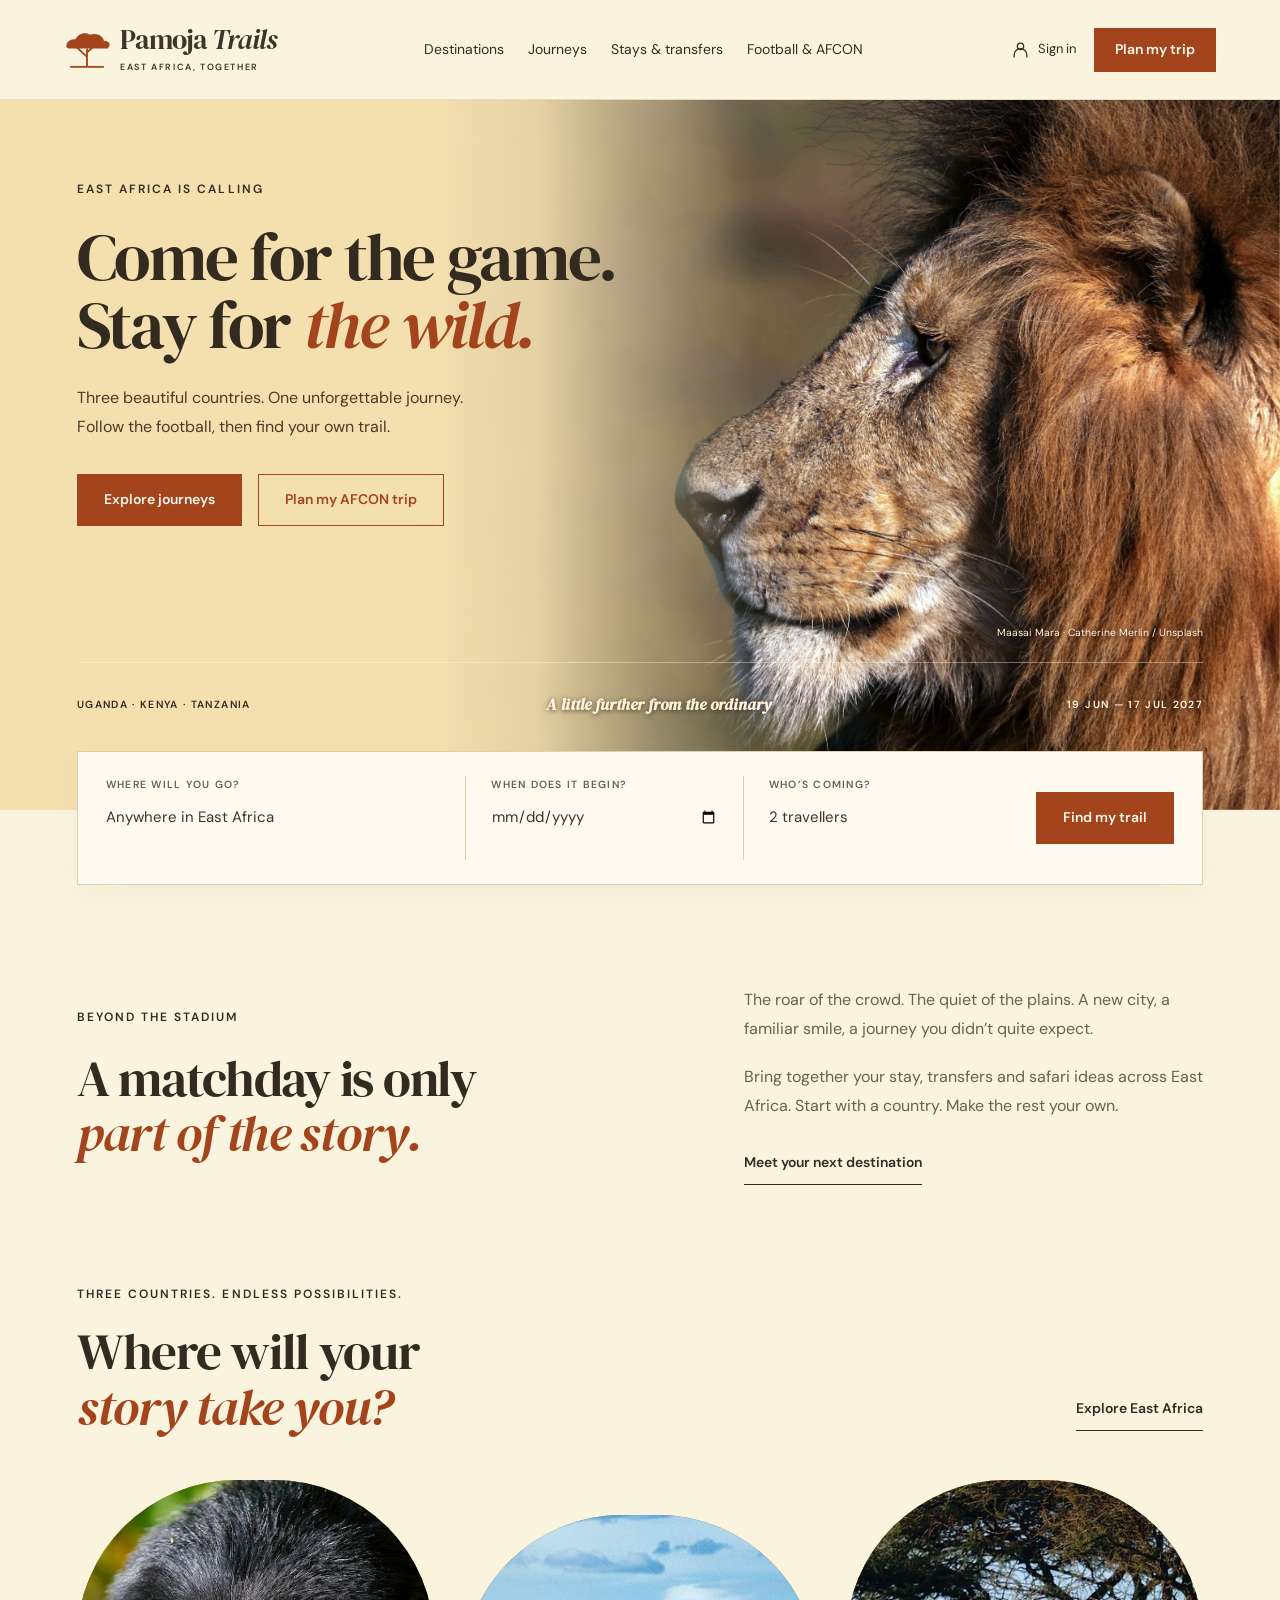
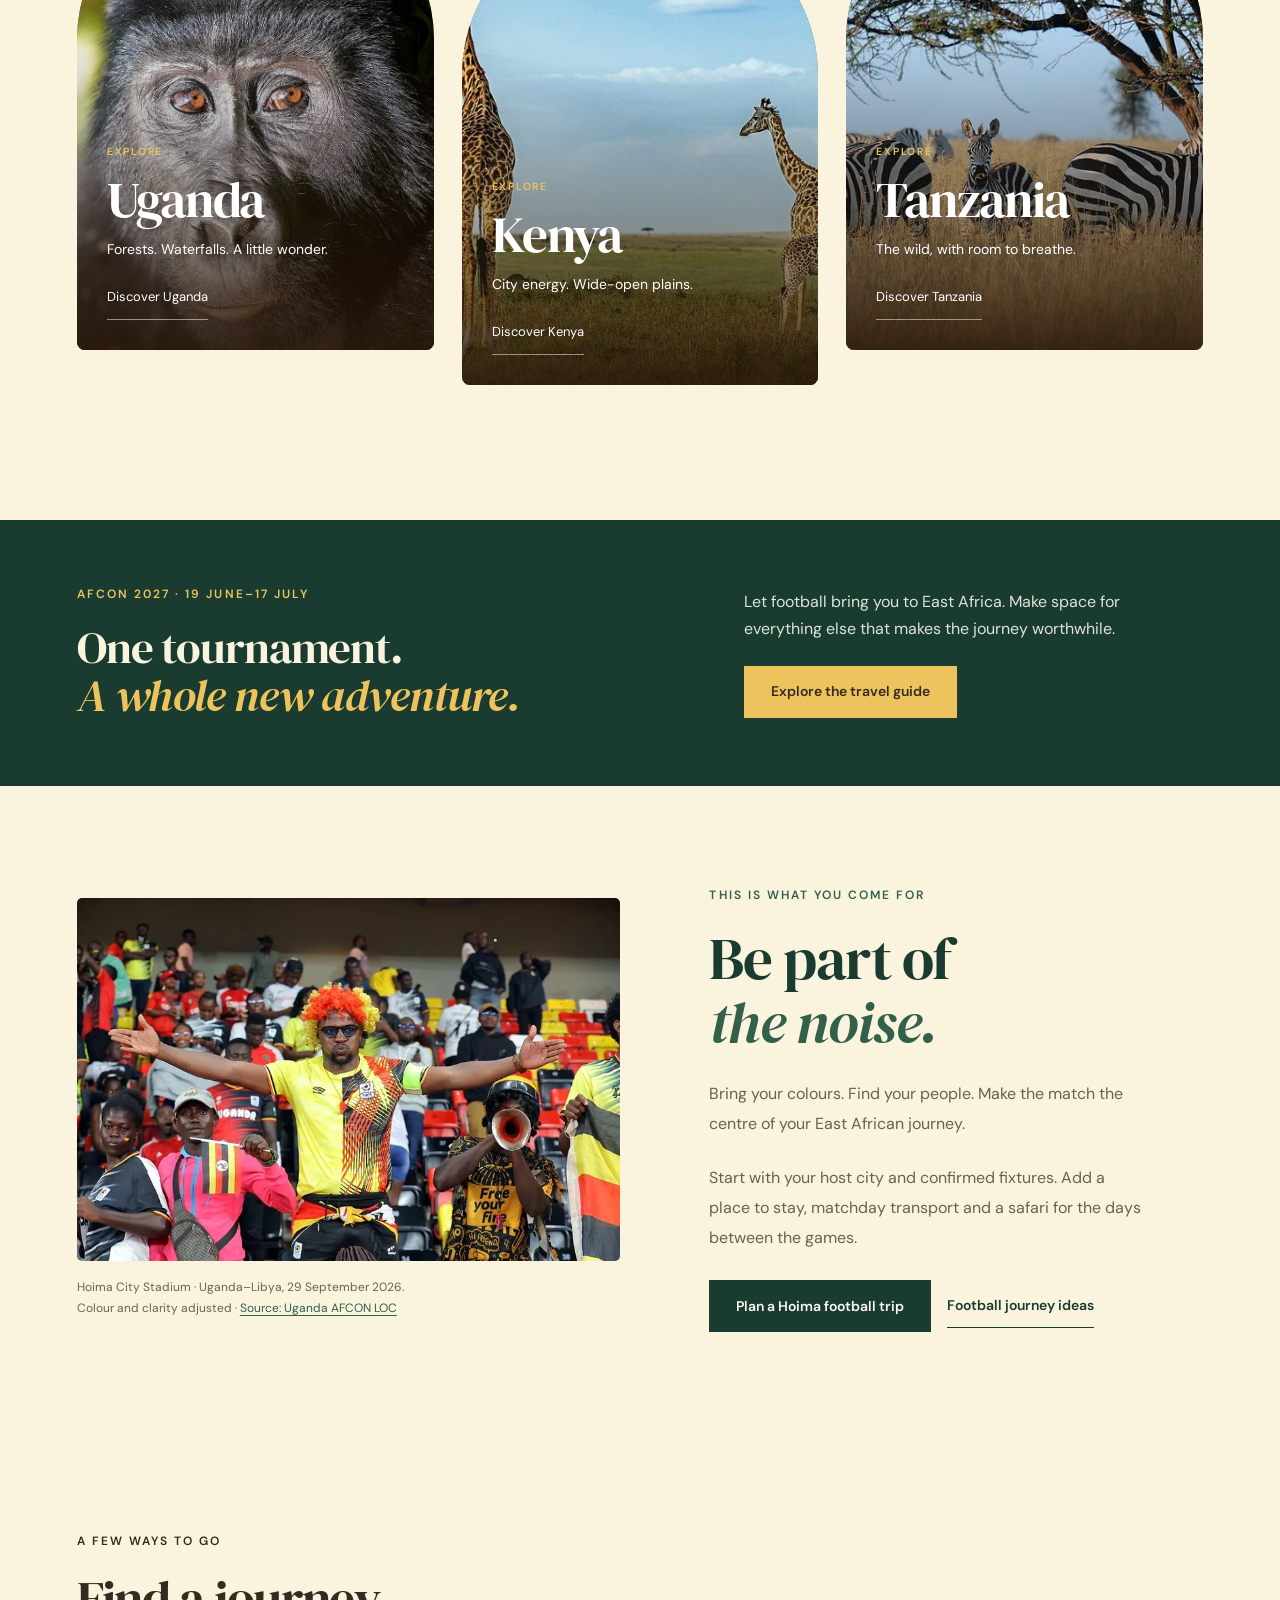
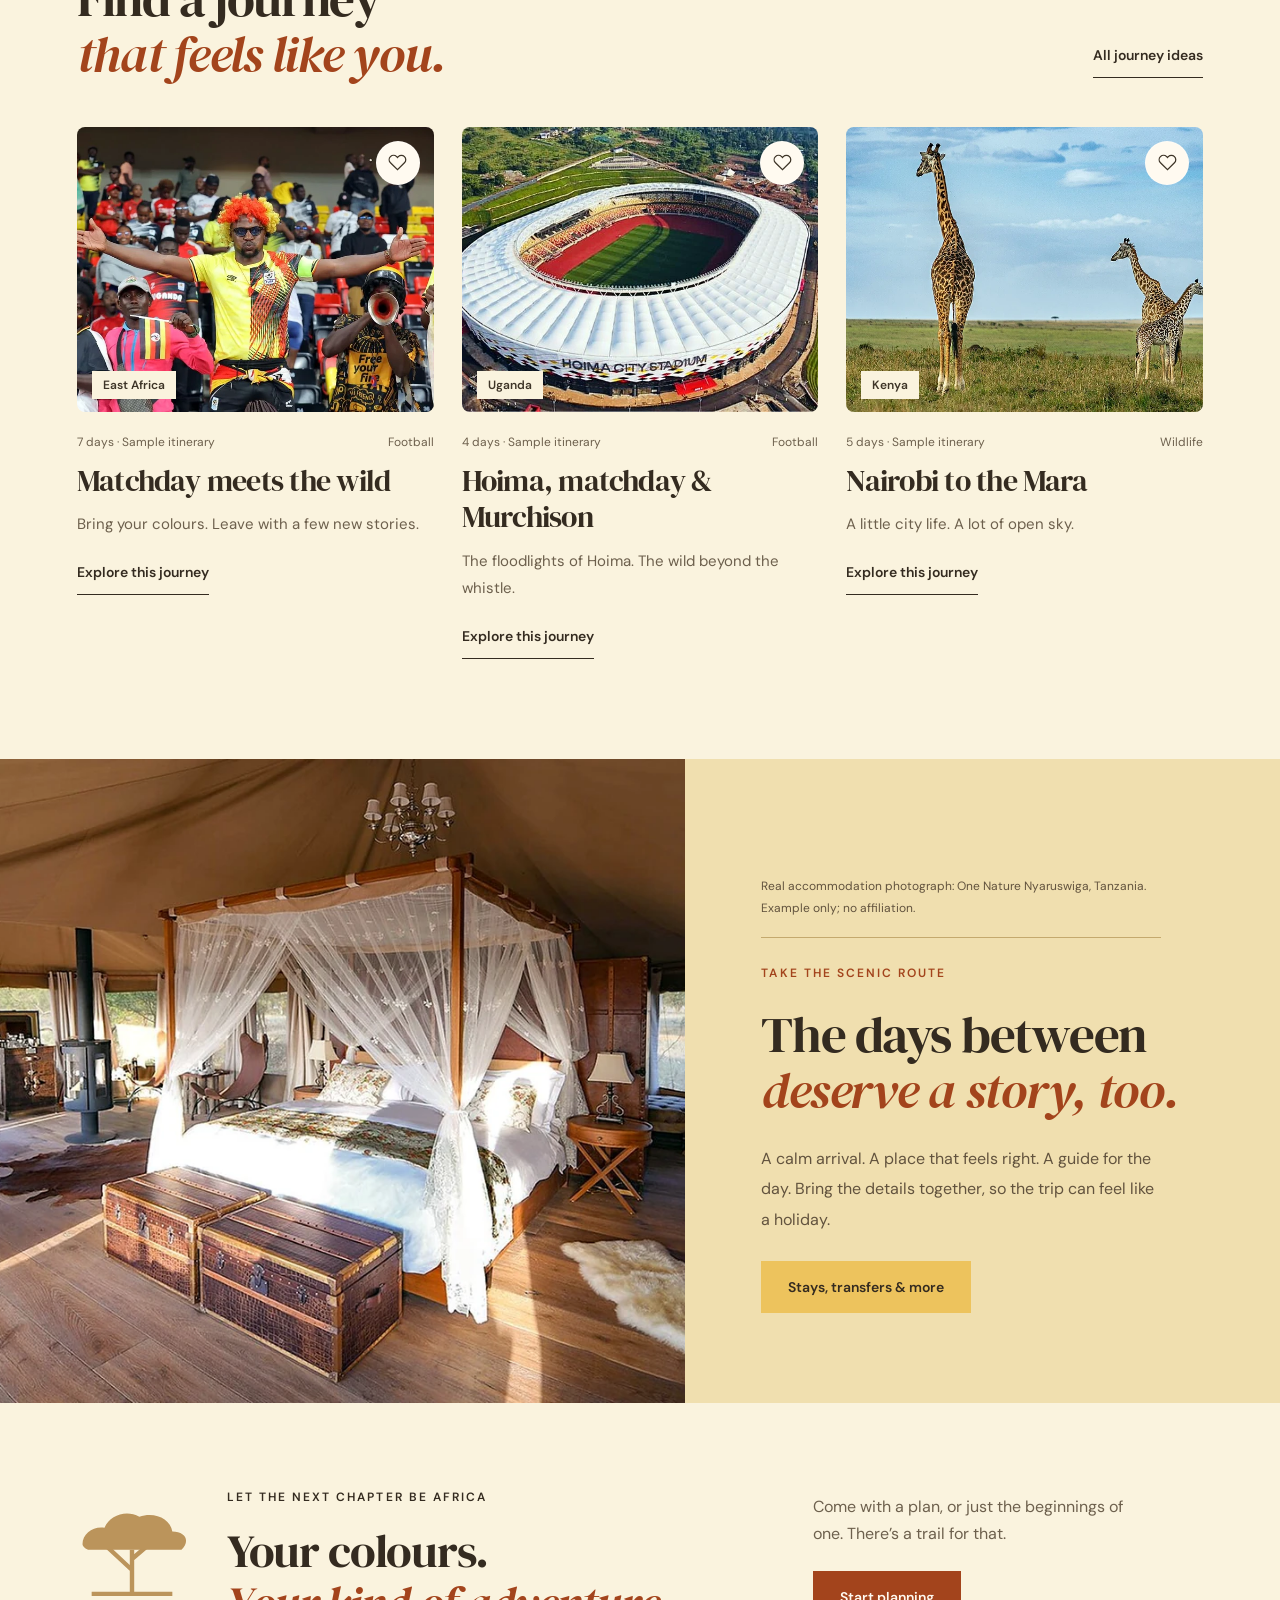
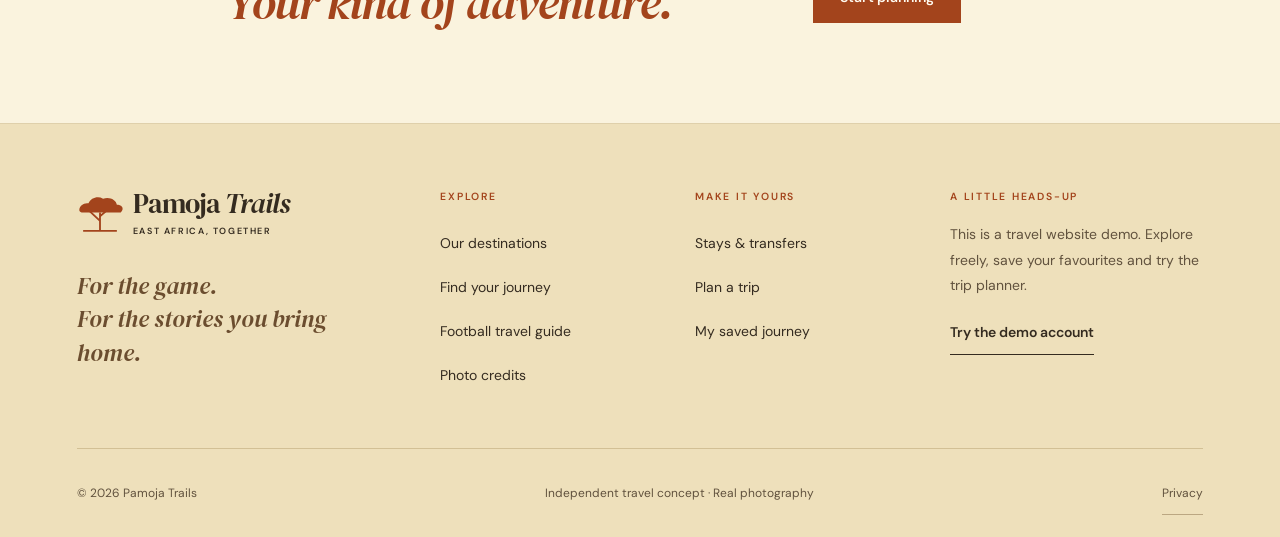
==== pamoja-trails/index.html @ 2240e6d9 "Publish Pamoja Trails safari and football travel website" ====
<!doctype html><html lang="en"><head><meta charset="utf-8"><meta name="viewport" content="width=device-width,initial-scale=1"><meta name="theme-color" content="#faf3de"><title>Beyond the stadium. Into the wild. | Pamoja Trails</title><meta name="description" content="Safari journeys, football travel, stays and transfers across Uganda, Kenya and Tanzania. Find your trail with Pamoja Trails."><meta property="og:title" content="Beyond the stadium. Into the wild. | Pamoja Trails"><meta property="og:description" content="Safari journeys, football travel, stays and transfers across Uganda, Kenya and Tanzania. Find your trail with Pamoja Trails."><meta property="og:type" content="website"><meta property="og:url" content="https://zorah11.github.io/pamoja-trails/"><meta property="og:image" content="https://zorah11.github.io/pamoja-trails/assets/mara-lion-real.webp"><link rel="canonical" href="https://zorah11.github.io/pamoja-trails/"><link rel="icon" href="assets/favicon.svg" type="image/svg+xml"><link rel="stylesheet" href="style.css"><link rel="stylesheet" href="safari-refresh.css"><link rel="preload" href="assets/mara-lion-real.webp" as="image" imagesrcset="assets/mara-lion-real-small.webp 800w, assets/mara-lion-real.webp 3000w" imagesizes="(max-width: 700px) 210vw, (max-width: 1180px) 125vw, 85vw"><script src="data.js" defer></script><script src="app.js" defer></script></head><body class="home"><a class="skip" href="#main">Skip to content</a><header class="site-header over-hero"><div class="header-inner"><a class="brand" href="index.html" aria-label="Pamoja Trails home"><svg viewBox="0 0 60 54" fill="none" aria-hidden="true"><path d="M30 49V25m0 11L15 22m15 8 14-12M8 49h44" stroke="currentColor" stroke-width="2.4"/><path d="M3 22c0-6 6-10 12-9 3-7 12-10 19-6 8-3 17 1 18 8 7 0 10 5 5 10H6c-2-1-3-2-3-3Z" fill="currentColor"/></svg><span>Pamoja <i>Trails</i><small>EAST AFRICA, TOGETHER</small></span></a><button class="menu-button" aria-label="Open navigation" aria-expanded="false" aria-controls="main-nav" type="button"><span></span><span></span></button><nav id="main-nav" aria-label="Main navigation"><a href="destinations.html">Destinations</a><a href="journeys.html">Journeys</a><a href="services.html">Stays & transfers</a><a class="nav-football" href="afcon.html">Football & AFCON</a><a class="mobile-plan" href="plan.html">Plan my trip</a><a class="mobile-account" href="account.html">My journey</a></nav><div class="header-actions"><a class="account-link" href="login.html" aria-label="Demo sign in" data-account-link><svg viewBox="0 0 24 24" fill="none" stroke="currentColor" stroke-width="1.6" aria-hidden="true"><circle cx="12" cy="8" r="4"/><path d="M4 22v-3a8 8 0 0 1 16 0v3"/></svg><span data-account-label>Sign in</span></a><a class="button button-small" href="plan.html">Plan my trip</a></div></div></header><main id="main"><section class="hero hero-safari" aria-labelledby="hero-title"><img class="hero-photo" src="assets/mara-lion-real.webp" srcset="assets/mara-lion-real-small.webp 800w, assets/mara-lion-real.webp 3000w" sizes="(max-width: 700px) 210vw, (max-width: 1180px) 125vw, 85vw" alt="A real lion in golden morning light in the Maasai Mara, Kenya" width="3000" height="1997" fetchpriority="high"><div class="hero-wash"></div><div class="hero-copy wrap"><p class="eyebrow">EAST AFRICA IS CALLING</p><h1 id="hero-title"><span>Come for the game.</span><span>Stay for <em>the wild.</em></span></h1><p>Three beautiful countries. One unforgettable journey.<br>Follow the football, then find your own trail.</p><div class="button-row"><a class="button" href="journeys.html">Explore journeys</a><a class="button button-outline" href="plan.html?interest=football">Plan my AFCON trip</a></div></div><div class="hero-foot wrap"><span>UGANDA · KENYA · TANZANIA</span><a href="#discover">A little further from the ordinary</a><span>19 JUN — 17 JUL 2027</span></div><a class="hero-credit" href="https://unsplash.com/photos/a-majestic-lion-with-a-full-mane-in-profile-mZf9TPsBZSs" target="_blank" rel="noopener">Maasai Mara · Catherine Merlin / Unsplash</a></section>
<div class="search-shell wrap"><form class="trip-search" id="trip-search"><div><label for="search-country">WHERE WILL YOU GO?</label><select id="search-country" name="country"><option value="all">Anywhere in East Africa</option><option value="uganda">Uganda</option><option value="kenya">Kenya</option><option value="tanzania">Tanzania</option></select></div><div><label for="search-date">WHEN DOES IT BEGIN?</label><input id="search-date" name="date" type="date" aria-label="Travel start date"></div><div><label for="search-travellers">WHO’S COMING?</label><select id="search-travellers" name="travellers"><option value="1">Solo explorer</option><option value="2" selected>2 travellers</option><option value="4">4 travellers</option><option value="6">A group of 6+</option></select></div><button class="button" type="submit">Find my trail</button></form></div>
<section class="intro wrap section" id="discover"><div><p class="eyebrow">BEYOND THE STADIUM</p><h2>A matchday is only<br><em>part of the story.</em></h2></div><div><p>The roar of the crowd. The quiet of the plains. A new city, a familiar smile, a journey you didn’t quite expect.</p><p>Bring together your stay, transfers and safari ideas across East Africa. Start with a country. Make the rest your own.</p><a class="underlink" href="destinations.html">Meet your next destination</a></div></section>
<section class="destinations-home wrap"><div class="section-heading"><div><p class="eyebrow">THREE COUNTRIES. ENDLESS POSSIBILITIES.</p><h2>Where will your<br><em>story take you?</em></h2></div><a class="underlink" href="destinations.html">Explore East Africa</a></div><div class="country-grid"><a class="country-card" href="destinations.html#uganda"><img class="" src="assets/uganda-gorilla-real.webp" srcset="assets/uganda-gorilla-real-small.webp 800w, assets/uganda-gorilla-real.webp 960w" sizes="(max-width: 700px) 100vw, 50vw" alt="Real photograph of a mountain gorilla in Bwindi Impenetrable Forest, Uganda" width="960" height="1200" loading="lazy"><div><span class="eyebrow">EXPLORE</span><h3>Uganda</h3><p>Forests. Waterfalls. A little wonder.</p><span class="country-link">Discover Uganda</span></div></a><a class="country-card" href="destinations.html#kenya"><img class="" src="assets/kenya-giraffes-real.webp" srcset="assets/kenya-giraffes-real-small.webp 800w, assets/kenya-giraffes-real.webp 1280w" sizes="(max-width: 700px) 100vw, 50vw" alt="Real giraffe family photographed in the Maasai Mara National Reserve, Kenya" width="1280" height="853" loading="lazy"><div><span class="eyebrow">EXPLORE</span><h3>Kenya</h3><p>City energy. Wide-open plains.</p><span class="country-link">Discover Kenya</span></div></a><a class="country-card" href="destinations.html#tanzania"><img class="" src="assets/serengeti-zebras-real.webp" srcset="assets/serengeti-zebras-real-small.webp 800w, assets/serengeti-zebras-real.webp 1280w" sizes="(max-width: 700px) 100vw, 50vw" alt="Real photograph of zebras at sunrise in Serengeti National Park, Tanzania" width="1280" height="853" loading="lazy"><div><span class="eyebrow">EXPLORE</span><h3>Tanzania</h3><p>The wild, with room to breathe.</p><span class="country-link">Discover Tanzania</span></div></a></div></section>
<section class="afcon-strip"><div class="wrap afcon-strip-inner"><div><span class="eyebrow">AFCON 2027 · 19 JUNE–17 JULY</span><h2>One tournament.<br><em>A whole new adventure.</em></h2></div><div><p>Let football bring you to East Africa. Make space for everything else that makes the journey worthwhile.</p><a class="button button-yellow" href="afcon.html">Explore the travel guide</a></div></div></section><section class="matchday-feature wrap section" aria-labelledby="matchday-title"><figure><img class="" src="assets/hoima-supporters-real.webp" srcset="assets/hoima-supporters-real-small.webp 800w, assets/hoima-supporters-real.webp 1024w" sizes="(max-width: 700px) 100vw, 50vw" alt="Real Uganda supporters inside Hoima City Stadium at the Uganda–Libya qualifier on 29 September 2026" width="1024" height="683" loading="lazy"><figcaption>Hoima City Stadium · Uganda–Libya, 29 September 2026.<br>Colour and clarity adjusted · <a href="https://afconpamoja.ug/hoima-comes-alive-as-uganda-cranes-make-historic-debut-at-hoima-city-stadium/" target="_blank" rel="noopener">Source: Uganda AFCON LOC</a></figcaption></figure><div><p class="eyebrow">THIS IS WHAT YOU COME FOR</p><h2 id="matchday-title">Be part of<br><em>the noise.</em></h2><p>Bring your colours. Find your people. Make the match the centre of your East African journey.</p><p>Start with your host city and confirmed fixtures. Add a place to stay, matchday transport and a safari for the days between the games.</p><div class="button-row"><a class="button" href="plan.html?interest=football&amp;venue=hoima">Plan a Hoima football trip</a><a class="underlink" href="journeys.html?kind=football">Football journey ideas</a></div></div></section>
<section class="wrap section"><div class="section-heading"><div><p class="eyebrow">A FEW WAYS TO GO</p><h2>Find a journey<br><em>that feels like you.</em></h2></div><a class="underlink" href="journeys.html">All journey ideas</a></div><div class="journey-grid"><article class="journey-card" data-country="east-africa" data-kind="football" data-title="matchday meets the wild"><div class="journey-image"><a href="journey.html?id=matchday-wild" aria-label="Explore Matchday meets the wild"><img class="" src="assets/hoima-supporters-real.webp" srcset="assets/hoima-supporters-real-small.webp 800w, assets/hoima-supporters-real.webp 1024w" sizes="(max-width: 700px) 100vw, 50vw" alt="Real Uganda supporters inside Hoima City Stadium at the Uganda–Libya qualifier on 29 September 2026" width="1024" height="683" loading="lazy"></a><button class="save-button" type="button" data-save="matchday-wild" aria-label="Save Matchday meets the wild" aria-pressed="false"><svg viewBox="0 0 24 24" fill="none" stroke="currentColor" stroke-width="1.6" aria-hidden="true"><path d="M20.8 4.6a5.5 5.5 0 0 0-7.8 0L12 5.7l-1.1-1.1a5.5 5.5 0 0 0-7.8 7.8L12 21l8.8-8.6a5.5 5.5 0 0 0 0-7.8Z"/></svg></button><span class="image-label">East Africa</span></div><div class="journey-meta"><span>7 days · Sample itinerary</span><span>Football</span></div><h3><a href="journey.html?id=matchday-wild">Matchday meets the wild</a></h3><p>Bring your colours. Leave with a few new stories.</p><a class="underlink" href="journey.html?id=matchday-wild">Explore this journey</a></article><article class="journey-card" data-country="uganda" data-kind="football" data-title="hoima, matchday & murchison"><div class="journey-image"><a href="journey.html?id=murchison-slow" aria-label="Explore Hoima, matchday & Murchison"><img class="" src="assets/hoima-stadium-real.webp" srcset="assets/hoima-stadium-real.webp 680w" sizes="(max-width: 700px) 100vw, 50vw" alt="Actual daylight aerial photograph of Hoima City Stadium supplied by the client" width="680" height="421" loading="lazy"></a><button class="save-button" type="button" data-save="murchison-slow" aria-label="Save Hoima, matchday & Murchison" aria-pressed="false"><svg viewBox="0 0 24 24" fill="none" stroke="currentColor" stroke-width="1.6" aria-hidden="true"><path d="M20.8 4.6a5.5 5.5 0 0 0-7.8 0L12 5.7l-1.1-1.1a5.5 5.5 0 0 0-7.8 7.8L12 21l8.8-8.6a5.5 5.5 0 0 0 0-7.8Z"/></svg></button><span class="image-label">Uganda</span></div><div class="journey-meta"><span>4 days · Sample itinerary</span><span>Football</span></div><h3><a href="journey.html?id=murchison-slow">Hoima, matchday & Murchison</a></h3><p>The floodlights of Hoima. The wild beyond the whistle.</p><a class="underlink" href="journey.html?id=murchison-slow">Explore this journey</a></article><article class="journey-card" data-country="kenya" data-kind="wildlife" data-title="nairobi to the mara"><div class="journey-image"><a href="journey.html?id=nairobi-mara" aria-label="Explore Nairobi to the Mara"><img class="" src="assets/kenya-giraffes-real.webp" srcset="assets/kenya-giraffes-real-small.webp 800w, assets/kenya-giraffes-real.webp 1280w" sizes="(max-width: 700px) 100vw, 50vw" alt="Real giraffe family photographed in the Maasai Mara National Reserve, Kenya" width="1280" height="853" loading="lazy"></a><button class="save-button" type="button" data-save="nairobi-mara" aria-label="Save Nairobi to the Mara" aria-pressed="false"><svg viewBox="0 0 24 24" fill="none" stroke="currentColor" stroke-width="1.6" aria-hidden="true"><path d="M20.8 4.6a5.5 5.5 0 0 0-7.8 0L12 5.7l-1.1-1.1a5.5 5.5 0 0 0-7.8 7.8L12 21l8.8-8.6a5.5 5.5 0 0 0 0-7.8Z"/></svg></button><span class="image-label">Kenya</span></div><div class="journey-meta"><span>5 days · Sample itinerary</span><span>Wildlife</span></div><h3><a href="journey.html?id=nairobi-mara">Nairobi to the Mara</a></h3><p>A little city life. A lot of open sky.</p><a class="underlink" href="journey.html?id=nairobi-mara">Explore this journey</a></article></div></section>
<section class="stay-feature"><img class="" src="assets/safari-lodge-real.webp" srcset="assets/safari-lodge-real-small.webp 800w, assets/safari-lodge-real.webp 960w" sizes="(max-width: 700px) 100vw, 50vw" alt="Actual tent interior at One Nature Nyaruswiga, Serengeti, Tanzania, shown as accommodation inspiration" width="960" height="864" loading="lazy"><div class="stay-copy"><p class="photo-caption">Real accommodation photograph: One Nature Nyaruswiga, Tanzania. Example only; no affiliation.</p><p class="eyebrow">TAKE THE SCENIC ROUTE</p><h2>The days between<br><em>deserve a story, too.</em></h2><p>A calm arrival. A place that feels right. A guide for the day. Bring the details together, so the trip can feel like a holiday.</p><a class="button button-yellow" href="services.html">Stays, transfers & more</a></div></section><section class="closing wrap"><div class="closing-tree"><svg viewBox="0 0 60 54" fill="none" aria-hidden="true"><path d="M30 49V25m0 11L15 22m15 8 14-12M8 49h44" stroke="currentColor" stroke-width="2.4"/><path d="M3 22c0-6 6-10 12-9 3-7 12-10 19-6 8-3 17 1 18 8 7 0 10 5 5 10H6c-2-1-3-2-3-3Z" fill="currentColor"/></svg></div><div><p class="eyebrow">LET THE NEXT CHAPTER BE AFRICA</p><h2>Your colours.<br><em>Your kind of adventure.</em></h2></div><div><p>Come with a plan, or just the beginnings of one. There’s a trail for that.</p><a class="button" href="plan.html">Start planning</a></div></section></main><footer class="footer"><div class="footer-top"><div><a class="brand" href="index.html" aria-label="Pamoja Trails home"><svg viewBox="0 0 60 54" fill="none" aria-hidden="true"><path d="M30 49V25m0 11L15 22m15 8 14-12M8 49h44" stroke="currentColor" stroke-width="2.4"/><path d="M3 22c0-6 6-10 12-9 3-7 12-10 19-6 8-3 17 1 18 8 7 0 10 5 5 10H6c-2-1-3-2-3-3Z" fill="currentColor"/></svg><span>Pamoja <i>Trails</i><small>EAST AFRICA, TOGETHER</small></span></a><p>For the game.<br>For the stories you bring home.</p></div><div><span class="eyebrow">EXPLORE</span><a href="destinations.html">Our destinations</a><a href="journeys.html">Find your journey</a><a href="afcon.html">Football travel guide</a><a href="afcon.html#photo-credits">Photo credits</a></div><div><span class="eyebrow">MAKE IT YOURS</span><a href="services.html">Stays & transfers</a><a href="plan.html">Plan a trip</a><a href="account.html">My saved journey</a></div><div class="footer-note"><span class="eyebrow">A LITTLE HEADS-UP</span><p>This is a travel website demo. Explore freely, save your favourites and try the trip planner.</p><a class="underlink" href="login.html">Try the demo account</a></div></div><div class="footer-bottom"><p>© <span data-year>2026</span> Pamoja Trails</p><p>Independent travel concept · Real photography</p><button class="privacy-button" type="button" aria-expanded="false" aria-controls="privacy">Privacy</button></div><p id="privacy" hidden>Saved journeys stay in this browser. The optional demo sign-in and planning briefs last for this browsing session. This demo does not send bookings, process payments or create real accounts. No analytics or external font requests are used.</p></footer><p class="toast" role="status" id="toast" aria-live="polite"></p></body></html>
---- pamoja-trails/style.css ----
@font-face{font-family:Trail Serif;src:url(assets/DMSerifDisplay-Regular.ttf) format('truetype');font-weight:400;font-style:normal;font-display:swap}
@font-face{font-family:Trail Serif;src:url(assets/DMSerifDisplay-Italic.ttf) format('truetype');font-weight:400;font-style:italic;font-display:swap}
@font-face{font-family:DM Sans;src:url(assets/DMSans-Regular.ttf) format('truetype');font-weight:400;font-display:swap}
@font-face{font-family:DM Sans;src:url(assets/DMSans-Semibold.ttf) format('truetype');font-weight:600 800;font-display:swap}
:root{--sand:#faf3de;--paper:#fffaf0;--yellow:#edc35d;--ochre:#b77b21;--forest:#193b30;--ink:#26362d;--muted:#616354;--line:#d8cfb2;--rust:#8c4629;--serif:'Trail Serif',Georgia,serif;--sans:'DM Sans',Arial,sans-serif}
*{box-sizing:border-box}html{scroll-behavior:smooth;scroll-padding-top:28px}body{margin:0;background:var(--sand);color:var(--ink);font:400 16px/1.7 var(--sans)}body.menu-open{overflow:hidden}img{max-width:100%;display:block}a{color:inherit;text-decoration:none}button,input,textarea,select{font:inherit}button{cursor:pointer}button,a,input,select,textarea{-webkit-tap-highlight-color:transparent}button{border-radius:0}button:disabled{cursor:default;opacity:.65}h1,h2,h3,p,figure{margin:0}h1,h2,h3{font:400 3rem/1.08 var(--serif);letter-spacing:-.025em}h1{font-size:clamp(3.3rem,6vw,6rem)}h2{font-size:clamp(2.6rem,4vw,4.2rem)}h3{font-size:1.9rem;line-height:1.2}em{font-weight:400;color:var(--rust)}a:hover{color:var(--rust)}:focus-visible{outline:3px solid var(--ochre);outline-offset:5px}[hidden]{display:none!important}.wrap{width:min(1280px,88%);margin-inline:auto}.section{padding-top:100px;padding-bottom:100px}.eyebrow{font-size:.75rem;line-height:1.6;letter-spacing:.17em;font-weight:600;display:block}.button{display:inline-flex;align-items:center;justify-content:center;min-height:52px;padding:13px 26px;border:1px solid var(--forest);background:var(--forest);color:var(--paper);font-size:.875rem;font-weight:600;line-height:1.5;gap:8px;transition:background .2s,color .2s,border-color .2s}.button:hover{background:#295444;border-color:#295444;color:var(--paper)}.button-small{min-height:44px;padding:10px 20px}.button-outline{background:transparent;color:var(--forest)}.button-outline:hover{background:var(--forest);color:var(--paper)}.button-yellow{background:var(--yellow);color:var(--forest);border-color:var(--yellow)}.button-yellow:hover{background:#f3d78c;color:var(--forest);border-color:#f3d78c}.button-row{display:flex;flex-wrap:wrap;align-items:center;gap:16px}.underlink{display:inline-flex;align-items:center;min-height:44px;font-size:.875rem;font-weight:600;border:0;border-bottom:1px solid currentColor;padding:8px 0;background:transparent;color:inherit;line-height:1.6;width:fit-content}.underlink:hover{color:var(--rust)}.skip{position:fixed;top:-100px;left:20px;background:var(--paper);padding:10px 20px;z-index:100}.skip:focus{top:10px}.lead{font-size:1.125rem;line-height:1.85;color:var(--muted);max-width:650px}.small-note,.source-note{font-size:.8125rem;line-height:1.8;color:var(--muted)}
.site-header{height:100px;background:var(--sand);position:relative;z-index:20;border-bottom:1px solid #193b3024}.site-header.over-hero{position:absolute;inset:0 0 auto;background:transparent;border-color:#193b3033}.header-inner{display:flex;align-items:center;justify-content:space-between;gap:25px;width:min(1360px,90%);height:100%;margin:auto}.brand{display:inline-flex;align-items:center;gap:10px;flex-shrink:0;color:var(--forest)}.brand>svg{width:46px;height:46px}.brand>span{font:400 1.75rem/1.05 var(--serif);letter-spacing:-.035em;white-space:nowrap}.brand i{font-style:italic;color:inherit}.brand small{display:block;font:600 .56rem/1.5 var(--sans);letter-spacing:.18em;margin-top:7px}#main-nav{display:flex;gap:24px;align-items:center}#main-nav>a{display:flex;align-items:center;min-height:44px;font-size:.875rem;white-space:nowrap}#main-nav>a[aria-current]{text-decoration:underline;text-underline-offset:9px;text-decoration-thickness:1px}.header-actions{display:flex;gap:18px;align-items:center}.account-link{display:flex;gap:8px;align-items:center;min-width:44px;min-height:44px;font-size:.8125rem}.account-link svg{height:19px;width:19px}.menu-button,#main-nav .mobile-account,#main-nav .mobile-plan{display:none}
.hero{height:90svh;min-height:790px;max-height:1050px;position:relative;isolation:isolate;background:#d7aa64;overflow:hidden}.hero-photo{position:absolute;inset:0;z-index:-2;width:100%;height:100%;object-fit:cover;object-position:65% center}.hero-wash{position:absolute;inset:0;z-index:-1;background:linear-gradient(90deg,#fae8b7e8 0%,#f9e4b299 36%,#f4d89715 64%,transparent 85%)}.hero-copy{padding-top:clamp(180px,20vh,245px);padding-bottom:160px}.hero-copy .eyebrow{margin-bottom:24px}.hero h1{font-size:clamp(3.7rem,6.4vw,6.6rem);line-height:1.02;max-width:1000px;letter-spacing:-.035em}.hero-copy>p:not(.eyebrow){font-size:1rem;line-height:1.8;margin-top:25px;max-width:480px;color:#344032}.hero .button-row{margin-top:32px}.hero-foot{position:absolute;bottom:83px;left:6%;right:6%;display:flex;align-items:center;justify-content:space-between;border-top:1px solid #193b3060;padding-top:20px;font-size:.65rem;font-weight:600;letter-spacing:.13em}.hero-foot a{font-family:var(--serif);font-style:italic;letter-spacing:0;font-size:1rem;min-height:44px;display:flex;align-items:center}.search-shell{position:relative;z-index:3;margin-top:-59px}.trip-search{display:grid;grid-template-columns:1.3fr 1fr 1fr auto;align-items:center;background:var(--paper);padding:24px 28px;border:1px solid var(--line);box-shadow:0 10px 20px #49351208}.trip-search>div{padding:0 25px;border-right:1px solid var(--line)}.trip-search>div:first-child{padding-left:0}.trip-search>div:nth-child(3){border:0}.trip-search label{display:block;font-size:.65rem;letter-spacing:.12em;font-weight:600;color:var(--muted);margin-bottom:5px}.trip-search select,.trip-search input{width:100%;background:transparent;border:0;color:var(--forest);min-height:38px;padding:0 25px 0 0;font-size:.9375rem;min-width:0}.trip-search input{padding-right:0}.trip-search .button{margin-left:15px}.intro{display:grid;grid-template-columns:1.2fr 1fr;gap:9vw;align-items:center}.intro .eyebrow{margin-bottom:24px}.intro>div:last-child>p{color:var(--muted);font-size:1rem;line-height:1.85;margin-bottom:18px}.intro .underlink{margin-top:2px}.section-heading{display:flex;justify-content:space-between;align-items:end;gap:35px;margin-bottom:45px}.section-heading .eyebrow{margin-bottom:20px}.section-heading>.underlink{flex-shrink:0;margin-bottom:4px}.destinations-home{padding-bottom:105px}.country-grid{display:grid;grid-template-columns:repeat(3,minmax(0,1fr));gap:28px;align-items:start;padding-bottom:30px}.country-card{position:relative;overflow:hidden;height:470px;border-radius:160px 160px 8px 8px;isolation:isolate;color:white;background:var(--forest)}.country-card:nth-child(2){margin-top:35px}.country-card:after{content:'';position:absolute;inset:20% 0 0;background:linear-gradient(transparent 15%,#10271d9c 70%,#10271dee);z-index:-1}.country-card>img{position:absolute;inset:0;width:100%;height:100%;object-fit:cover;z-index:-2;transition:transform .6s}.country-card:first-child>img{object-position:64% center}.country-card:nth-child(2)>img{object-position:63% center}.country-card:hover>img{transform:scale(1.03)}.country-card:hover{color:white}.country-card>div{position:absolute;bottom:30px;left:30px;right:25px}.country-card h3{font-size:3.2rem;margin:8px 0}.country-card .eyebrow{color:var(--yellow);font-size:.65rem}.country-card p{font-size:.875rem;line-height:1.7;max-width:245px}.country-link{display:inline-flex;min-height:44px;align-items:center;font-size:.8125rem;border-bottom:1px solid #ffffff80;margin-top:14px}.afcon-strip{background:var(--forest);color:var(--sand);padding:65px 0;position:relative}.afcon-strip-inner{display:grid;grid-template-columns:1.2fr 1fr;align-items:center;gap:9vw}.afcon-strip .eyebrow{color:var(--yellow);margin-bottom:20px}.afcon-strip h2{font-size:clamp(2.6rem,3.5vw,3.8rem)}.afcon-strip em{color:var(--yellow)}.afcon-strip p:not(.eyebrow){max-width:410px;color:#dfe5d8;margin-bottom:23px}.journey-grid{display:grid;grid-template-columns:repeat(3,minmax(0,1fr));gap:50px 28px}.journey-card{min-width:0}.journey-image{position:relative;overflow:hidden;border-radius:8px}.journey-image>a{display:block}.journey-image img{width:100%;height:auto;aspect-ratio:1.25;object-fit:cover;transition:transform .5s}.journey-card:hover .journey-image img{transform:scale(1.025)}.save-button{position:absolute;top:14px;right:14px;width:44px;height:44px;display:grid;place-items:center;background:var(--paper);color:var(--forest);border:1px solid #fff6;border-radius:50%;z-index:2}.save-button svg{height:19px;width:19px}.save-button[aria-pressed=true]{background:var(--forest);color:var(--yellow)}.save-button[aria-pressed=true] svg{fill:currentColor}.image-label{position:absolute;bottom:13px;left:15px;background:var(--sand);color:var(--forest);padding:4px 11px;font-size:.75rem;font-weight:600}.journey-meta{display:flex;flex-wrap:wrap;justify-content:space-between;gap:4px 12px;margin:20px 0 10px;color:var(--muted);font-size:.75rem}.journey-card h3{font-size:1.9rem}.journey-card>p{font-size:.9375rem;color:var(--muted);line-height:1.8;margin-top:12px;max-width:350px}.journey-card .underlink{margin-top:13px}.stay-feature{display:grid;grid-template-columns:1.15fr 1fr;background:var(--forest);color:var(--sand)}.stay-feature>img{width:100%;height:100%;min-height:570px;object-fit:cover;object-position:55% center}.stay-copy{padding:90px 6vw;align-self:center}.stay-copy>.eyebrow{color:var(--yellow);margin-bottom:24px}.stay-copy em{color:var(--yellow)}.stay-copy p:not(.eyebrow){max-width:400px;margin:26px 0;color:#e0e6d8;line-height:1.9}.closing{display:grid;grid-template-columns:110px 1.4fr 1fr;align-items:center;gap:40px;padding:85px 0 95px}.closing-tree svg{width:100%;height:auto;color:var(--ochre);opacity:.7}.closing h2{font-size:clamp(2.7rem,3.7vw,4rem)}.closing .eyebrow{margin-bottom:18px}.closing>div:last-child>p{color:var(--muted);max-width:320px;margin-bottom:24px}.footer{padding:65px 6% 22px;background:var(--forest);color:var(--sand)}.footer .brand{color:var(--sand)}.footer .brand svg{color:var(--yellow)}.footer-top{display:grid;grid-template-columns:1.3fr .85fr .85fr 1.05fr;gap:50px;padding-bottom:50px}.footer-top>div>a:not(.brand){display:flex;align-items:center;min-height:44px;width:fit-content;font-size:.875rem}.footer-top .eyebrow{font-size:.65rem;color:var(--yellow);margin-bottom:17px}.footer-top>div:first-child>p{font:italic 1.5rem/1.4 var(--serif);color:#e3dab8;margin-top:24px}.footer-note p{font-size:.875rem;line-height:1.8;color:#d2ddce;margin-bottom:13px}.footer a:hover{color:var(--yellow)}.footer-bottom{display:flex;justify-content:space-between;gap:25px;align-items:center;border-top:1px solid #d8cfb245;padding-top:22px;font-size:.75rem;color:#d2ddce}.privacy-button{border:0;border-bottom:1px solid #d2ddce77;background:none;color:inherit;min-height:44px;padding:8px 0;font-size:inherit}.footer>#privacy{font-size:.8125rem;max-width:850px;line-height:1.8;margin-top:20px;color:#d2ddce}.toast{position:fixed;bottom:22px;left:50%;transform:translate(-50%,20px);background:var(--forest);color:var(--paper);padding:13px 24px;z-index:80;box-shadow:0 3px 16px #0003;border:1px solid var(--yellow);border-radius:4px;max-width:calc(100% - 32px);font-size:.875rem;opacity:0;pointer-events:none;transition:opacity .2s,transform .2s}.toast.is-visible{transform:translate(-50%,0);opacity:1}
.page-heading{padding-top:75px;padding-bottom:62px}.page-heading>.eyebrow{margin-bottom:22px}.page-heading .lead{margin-top:28px}.jump-links{display:flex;gap:34px;margin-top:30px}.jump-links a{display:flex;align-items:center;min-height:44px;font-weight:600;font-size:.875rem;border-bottom:1px solid var(--line)}.destination-story{display:grid;grid-template-columns:1fr 1fr;min-height:600px}.destination-story:nth-of-type(odd){background:#f1e4bd}.destination-story:nth-of-type(odd) .destination-visual{order:2}.destination-visual{position:relative;min-height:600px;overflow:hidden;background:var(--forest)}.destination-visual>img{position:absolute;inset:0;width:100%;height:100%;object-fit:cover;object-position:63% center}.destination-visual>span{position:absolute;bottom:24px;left:35px;font:400 5rem/1 var(--serif);color:var(--paper);text-shadow:0 1px 8px #0008}.destination-copy{padding:80px 6vw;align-self:center}.destination-copy>.eyebrow{margin-bottom:24px}.destination-copy h2{font-size:clamp(2.5rem,3.5vw,3.8rem)}.destination-copy>p:not(.eyebrow){margin-top:28px;color:var(--muted);max-width:450px;font-size:1rem;line-height:1.85}.destination-copy>.place-list{font-size:.8125rem!important;color:var(--rust)!important;border-top:1px solid var(--line);padding-top:22px}.destination-copy .button-row{margin-top:28px}.journey-collection{padding-bottom:100px}.filter-panel{display:grid;grid-template-columns:1fr 1.7fr auto;align-items:end;gap:25px;border-block:1px solid var(--line);padding:25px 0}.filter-panel label{display:block;font-size:.8125rem;font-weight:600;margin-bottom:9px}.filter-panel input,.filter-panel select{margin:0;background:var(--paper)}.filter-tabs{display:flex;flex-wrap:wrap;gap:10px;margin-top:25px}.filter-tabs button{border:1px solid var(--line);padding:9px 19px;background:transparent;color:var(--forest);min-height:44px;font-size:.875rem}.filter-tabs [aria-pressed=true]{background:var(--forest);color:var(--sand);border-color:var(--forest)}.results-note{font-size:.8125rem;color:var(--muted);margin:22px 0 28px}.empty-state{padding:45px 0 55px;max-width:650px}.empty-state h2{font-size:2.8rem}.empty-state h3{font-size:2.3rem}.empty-state p{color:var(--muted);margin:18px 0 22px}.empty-state .underlink{margin-left:20px}.split-heading{display:grid;grid-template-columns:1fr 1fr;align-items:stretch;background:#f0dfaf}.split-heading>div{padding:75px 6vw}.split-heading h1{font-size:clamp(3.5rem,5.2vw,5.4rem);margin:24px 0}.split-heading p:not(.eyebrow){color:var(--muted);max-width:440px;line-height:1.85;margin-bottom:30px}.split-heading>img{height:100%;min-height:610px;width:100%;object-fit:cover;object-position:52% center}.service-list article{display:grid;grid-template-columns:80px 1fr 1.1fr;gap:35px;padding:45px 0;border-bottom:1px solid var(--line);align-items:start}.service-list article:first-child{padding-top:0}.service-list .eyebrow{margin-bottom:15px}.service-list h2{font-size:2.9rem}.service-icon svg{width:65px;color:var(--ochre)}.service-symbol{font-size:3.2rem;line-height:1.2;color:var(--ochre)}.service-list article>div:last-child>p{color:var(--muted);line-height:1.9;margin-bottom:15px}.afcon-hero{display:grid;grid-template-columns:1.1fr 1fr;background:var(--yellow)}.afcon-hero>div{padding:75px 6vw}.afcon-hero h1{font-size:clamp(3.4rem,5vw,5.5rem);margin:25px 0}.afcon-hero>img{width:100%;height:100%;min-height:650px;object-fit:cover;object-position:49% center}.afcon-hero p:not(.eyebrow){max-width:420px;line-height:1.85}.afcon-hero .tournament-date{font-family:var(--serif);font-size:1.8rem;margin:24px 0}.guide-overview{display:grid;grid-template-columns:1fr 1fr;gap:9vw}.guide-overview .eyebrow{margin-bottom:23px}.guide-overview>div:last-child>p:not(.source-note){color:var(--muted);margin-bottom:18px;line-height:1.85}.guide-overview .source-note{margin-top:15px;font-size:.75rem}.guide-grid{display:grid;grid-template-columns:repeat(3,minmax(0,1fr));gap:35px;padding-bottom:75px;border-bottom:1px solid var(--line)}.guide-grid .eyebrow{margin-bottom:20px}.guide-grid h3{margin-bottom:20px;font-size:2rem}.guide-grid p{color:var(--muted);line-height:1.9;margin-bottom:18px}.planning-checklist{display:grid;grid-template-columns:1.2fr 1fr;gap:9vw}.planning-checklist .eyebrow{margin-bottom:24px}.planning-checklist>div>p:not(.eyebrow){color:var(--muted);margin-top:25px;max-width:410px}.checklist label{display:flex;align-items:center;gap:16px;min-height:67px;border-bottom:1px solid var(--line);font-size:.9375rem;padding:14px 0;cursor:pointer}.checklist input{accent-color:var(--forest);width:20px;height:20px;flex-shrink:0;margin:0}.checklist input:checked+span{text-decoration:line-through;color:var(--muted)}
label{font-size:.875rem;font-weight:600;display:block;margin-bottom:9px}label span{font-weight:400}input,select,textarea{width:100%;min-height:50px;border:1px solid var(--line);border-radius:0;background:var(--paper);color:var(--ink);padding:12px 14px;font-size:1rem;min-width:0;margin-bottom:23px}textarea{resize:vertical}select{appearance:none;padding-right:38px;background-image:url("data:image/svg+xml,%3Csvg xmlns='http://www.w3.org/2000/svg' viewBox='0 0 12 8'%3E%3Cpath d='m1 1 5 5 5-5' fill='none' stroke='%23193b30' stroke-width='1.5'/%3E%3C/svg%3E");background-repeat:no-repeat;background-size:12px 8px;background-position:right 15px center}input::placeholder,textarea::placeholder{color:#77786d;opacity:1}.form-row{display:grid;grid-template-columns:1fr 1fr;gap:23px}.form-row>div{min-width:0}.planner{display:grid;grid-template-columns:1.7fr 1fr;gap:8vw;align-items:start;padding-bottom:80px}.planner-form{padding:36px;border:1px solid var(--line);background:var(--paper)}.form-section{border-bottom:1px solid var(--line);padding-bottom:26px;margin-bottom:27px}.form-section h2{font-size:2.2rem;margin:12px 0}.demo-notice{font-size:.8125rem;color:var(--muted)}.service-options{padding:0;border:0;margin:5px 0 27px;display:grid;grid-template-columns:1fr 1fr;gap:8px 20px}.service-options legend{font-size:.875rem;font-weight:600;padding:0;margin-bottom:14px}.service-options label{display:flex;gap:11px;align-items:center;min-height:44px;margin:0;font-size:.875rem;cursor:pointer}.service-options input{margin:0;width:19px;min-height:19px;height:19px;flex-shrink:0;accent-color:var(--forest)}.planner-form>.button{width:100%}.planner-form>.small-note{margin-top:15px}.planner-aside{background:#f0dfaf;padding:40px 33px;position:sticky;top:30px}.planner-aside h2{font-size:3rem;margin-top:20px}.planner-aside dl{margin-top:30px}.planner-aside dl>div{padding:17px 0;border-bottom:1px solid #bba56a77}.planner-aside dt{font-size:.75rem;color:var(--muted)}.planner-aside dd{font-family:var(--serif);font-size:1.5rem;line-height:1.4;margin:5px 0 0;overflow-wrap:anywhere}.planner-aside>p:not(.eyebrow){font-size:.875rem;line-height:1.9;color:var(--muted);margin:25px 0 15px}.brief-review{border-top:1px solid var(--line);padding-top:65px;padding-bottom:90px;display:grid;grid-template-columns:1fr 1.3fr;gap:8vw}.brief-review .eyebrow{margin-bottom:23px}.brief-review>div:first-child>p:not(.eyebrow){margin-top:25px;color:var(--muted)}.brief-review pre{font:400 .9375rem/1.9 var(--sans);white-space:pre-wrap;overflow-wrap:anywhere;background:var(--paper);border:1px solid var(--line);padding:28px;margin:0 0 25px}.edit-brief{margin-top:16px}.login-layout{display:grid;grid-template-columns:1fr 1fr;min-height:850px}.login-photo{position:relative;isolation:isolate;background:var(--forest)}.login-photo>img{position:absolute;inset:0;z-index:-2;width:100%;height:100%;object-fit:cover;object-position:64% center}.login-photo:after{content:'';position:absolute;inset:30% 0 0;background:linear-gradient(transparent,#10271deb);z-index:-1}.login-photo>div{position:absolute;bottom:70px;left:12%;right:8%;color:var(--paper)}.login-photo .eyebrow{color:var(--yellow);margin-bottom:22px}.login-photo em{color:var(--yellow)}.login-panel{padding:60px 7vw;max-width:730px;align-self:center}.login-panel h1{font-size:4.2rem;margin:20px 0 25px}.login-panel>p:not(.eyebrow){color:var(--muted);line-height:1.9}.demo-credentials{padding:22px;background:#f0dfaf;margin:27px 0}.demo-credentials .eyebrow{margin-bottom:10px;font-size:.65rem}.demo-credentials p{font-size:.875rem;overflow-wrap:anywhere;margin:3px 0}.demo-credentials .underlink{margin-top:6px;font-size:.8125rem}.login-panel form>.button{width:100%;margin-top:3px}.password-field{position:relative}.password-field input{padding-right:66px}.password-field>button{position:absolute;right:10px;top:3px;border:0;min-height:44px;background:none;color:var(--forest);font-size:.8125rem}.login-panel .small-note{margin-top:14px}.guest-link{margin-top:22px}.account-state{display:flex;align-items:center;flex-wrap:wrap;gap:25px;margin-top:22px}.account-state>span{font-size:.875rem;color:var(--forest)}.account-section{padding-bottom:70px}.account-section>h2{margin-top:17px}.saved-brief-card{border-block:1px solid var(--line);padding:26px 0;margin-top:28px}.saved-brief-card h3{font-size:1.9rem}.saved-brief-card p{color:var(--muted);font-size:.875rem;margin:12px 0}.saved-brief-card pre{font:400 .875rem/1.9 var(--sans);white-space:pre-wrap;overflow-wrap:anywhere;padding:20px;background:var(--paper);margin-top:15px}.saved-brief-card summary{cursor:pointer;min-height:44px;display:flex;align-items:center;font-size:.875rem;text-decoration:underline}.detail-top{padding-top:35px;padding-bottom:75px}.detail-heading{display:grid;grid-template-columns:1.4fr 1fr;gap:65px;align-items:end;padding:40px 0}.detail-heading h1{margin:18px 0 0;font-size:clamp(3.5rem,5.3vw,5.5rem)}.detail-heading>div:last-child>p{color:var(--muted);line-height:1.9;margin-bottom:22px}.detail-hero{width:100%;height:550px;object-fit:cover;object-position:center 60%;border-radius:8px}.detail-content{display:grid;grid-template-columns:1.5fr 1fr;gap:8vw;margin-top:60px;align-items:start}.detail-content h2{font-size:3rem;margin-bottom:24px}.itinerary{counter-reset:day}.itinerary details{border-bottom:1px solid var(--line)}.itinerary summary{cursor:pointer;padding:20px 35px 20px 0;position:relative;list-style:none;min-height:64px;font-family:var(--serif);font-size:1.4rem}.itinerary summary:after{content:'+';position:absolute;right:0;top:18px}.itinerary details[open] summary:after{content:'−'}.itinerary summary::-webkit-details-marker{display:none}.itinerary details p{padding-bottom:25px;color:var(--muted);font-size:.9375rem}.detail-aside{padding:30px;background:#f0dfaf}.detail-aside h3{font-size:2rem}.detail-aside ul{padding-left:20px;margin:22px 0}.detail-aside li{margin:12px 0;font-size:.9375rem}.detail-aside .small-note{border-top:1px solid #bba56a77;padding-top:20px;margin-bottom:22px}.detail-aside .button{width:100%}
@media(min-width:1600px){.hero-copy{padding-top:230px}.hero{height:85svh}.header-inner{width:min(1440px,90%)}}
@media(max-width:1180px){.header-inner{gap:20px}#main-nav{gap:17px}#main-nav>a{font-size:.8125rem}.account-link span{display:none}.header-actions{gap:10px}.brand>span{font-size:1.65rem}.brand>svg{width:40px}.trip-search{padding:22px}.trip-search>div{padding-inline:18px}.trip-search label{font-size:.6rem}.trip-search select{font-size:.8125rem}.trip-search .button{padding-inline:19px;margin-left:5px}.country-card{height:420px}.country-card>div{left:22px}.country-card h3{font-size:2.8rem}.footer-top{gap:30px}.closing{grid-template-columns:80px 1.3fr 1fr;gap:28px}.planner{gap:5vw;grid-template-columns:1.7fr 1fr}.planner-form{padding:27px}.planner-aside{padding:30px 24px}.service-list article{grid-template-columns:65px 1fr 1fr;gap:25px}.afcon-hero h1{font-size:4rem}.login-panel{padding:50px 6vw}.journey-grid{gap:40px 24px}}
@media(max-width:980px){.site-header{height:88px}.header-inner{width:90%}.menu-button{display:flex;flex-direction:column;align-items:center;justify-content:center;gap:6px;width:44px;height:44px;padding:9px;border:0;background:none;color:var(--forest);order:3;z-index:25}.menu-button span{width:25px;height:1px;background:currentColor;transition:transform .2s}.menu-button[aria-expanded=true] span:first-child{transform:translateY(3.5px) rotate(45deg)}.menu-button[aria-expanded=true] span:last-child{transform:translateY(-3.5px) rotate(-45deg)}.menu-open .site-header{background:var(--sand)}.header-actions{margin-left:auto;order:2}.account-link span{display:block}#main-nav{display:none;position:fixed;inset:88px 0 0;background:var(--sand);z-index:24;padding:35px 6%;align-items:start;justify-content:start;flex-direction:column;gap:5px;overflow-y:auto}#main-nav.is-open{display:flex}#main-nav>a{font-family:var(--serif);font-size:2rem;min-height:60px}#main-nav .mobile-account,#main-nav .mobile-plan{display:flex}#main-nav .mobile-plan{font:600 .9375rem/1.5 var(--sans);padding:12px 22px;background:var(--forest);color:var(--sand);min-height:48px;margin-top:20px}.hero{min-height:760px}.hero-copy{padding-top:190px}.hero h1{font-size:clamp(3.7rem,7.7vw,5.4rem)}.hero-foot{font-size:.6rem}.hero-foot a{display:none}.trip-search{grid-template-columns:1.2fr 1fr 1fr;gap:20px;padding:25px}.trip-search>.button{grid-column:1/-1;width:100%;margin:0}.trip-search>div{padding:0 15px 0 0}.trip-search>div:nth-child(3){padding:0}.trip-search label{font-size:.58rem}.intro{gap:6vw}.section{padding-block:75px}.country-grid{gap:20px}.country-card{height:390px}.country-card>div{left:20px;right:15px;bottom:23px}.country-card h3{font-size:2.4rem}.country-card p{font-size:.8125rem}.country-card .eyebrow{font-size:.6rem}.afcon-strip-inner{gap:6vw}.journey-grid{grid-template-columns:repeat(2,minmax(0,1fr))}.home .journey-grid>.journey-card:last-child{grid-column:1/-1;max-width:calc(50% - 12px);width:100%;justify-self:center}.stay-feature{grid-template-columns:1fr 1fr}.stay-copy{padding:60px 5vw}.stay-copy h2{font-size:2.6rem}.stay-feature>img{min-height:540px}.closing{grid-template-columns:1.3fr 1fr}.closing-tree{display:none}.closing h2{font-size:2.8rem}.footer-top{grid-template-columns:1.3fr 1fr;gap:40px}.footer-bottom{flex-wrap:wrap;gap:10px 25px}.destination-copy{padding:50px 6vw}.destination-visual{min-height:570px}.destination-copy h2{font-size:2.9rem}.destination-story{min-height:570px}.planner{grid-template-columns:1.7fr 1fr;gap:4vw}.form-row{grid-template-columns:1fr;gap:0}.planner-aside h2{font-size:2.5rem}.planner-form{padding:24px}.service-options{grid-template-columns:1fr}.split-heading h1{font-size:3.7rem}.split-heading>div{padding:55px 6vw}.service-list article{grid-template-columns:50px 1fr;gap:25px}.service-list article>div:last-child{grid-column:2}.service-list h2{font-size:3rem}.service-icon svg{width:50px}.afcon-hero>div{padding:55px 5vw}.afcon-hero h1{font-size:3.4rem}.guide-grid{gap:25px}.guide-grid h3{font-size:1.75rem}.login-panel{padding:45px 5vw}.login-panel h1{font-size:3.5rem}.login-photo h2{font-size:2.8rem}.detail-content{gap:5vw}.detail-heading{gap:35px}.detail-hero{height:450px}.detail-heading h1{font-size:4rem}.brief-review{gap:5vw;grid-template-columns:1fr 1.2fr}}
@media(max-width:700px){.wrap{width:88%}.site-header{height:82px}.header-inner{width:90%;gap:12px}.brand>span{font-size:1.5rem}.brand>svg{height:39px;width:37px}.brand small{font-size:.48rem;letter-spacing:.13em;margin-top:5px}.header-actions>.button{display:none}.account-link span{display:none}.header-actions{gap:0}.menu-button{margin-left:0}#main-nav{inset:82px 0 0}.hero{height:850px;min-height:850px;max-height:none}.hero-photo{object-position:63% center}.hero-wash{background:linear-gradient(180deg,#fae8b7e6 0%,#fae8b7c9 43%,#fae8b711 70%,#193b3022)}.hero-copy{padding-top:145px;padding-bottom:150px}.hero .eyebrow{font-size:.65rem;letter-spacing:.15em;margin-bottom:24px}.hero h1{font-size:clamp(3.15rem,10vw,4.5rem);line-height:1.04;max-width:570px}.hero-copy>p:not(.eyebrow){font-size:.9375rem;max-width:340px;margin-top:25px}.hero-copy>p br{display:none}.hero .button-row{gap:11px;margin-top:27px}.hero .button-row .button{padding:12px 17px;font-size:.8125rem;min-height:48px}.hero-foot{bottom:65px;left:6%;right:6%;padding-top:15px;font-size:.5rem;letter-spacing:.08em}.search-shell{margin-top:-36px}.trip-search{grid-template-columns:1fr;gap:0;padding:22px}.trip-search>div{border:0;border-bottom:1px solid var(--line);padding:12px 0!important}.trip-search>div:first-child{padding-top:0!important}.trip-search>div:nth-child(3){padding-bottom:14px!important}.trip-search>div label{font-size:.6rem}.trip-search select,.trip-search input{font-size:1rem;min-height:38px;margin:0}.trip-search>.button{margin-top:8px}.section{padding-block:65px}.intro{display:block}.intro>div:last-child{margin-top:30px}.intro .eyebrow{font-size:.7rem;margin-bottom:20px}h2{font-size:2.8rem}.section-heading{display:block;margin-bottom:32px}.section-heading .eyebrow{font-size:.65rem;margin-bottom:18px}.section-heading>.underlink{margin-top:20px}.country-grid{grid-template-columns:1fr;gap:25px;padding:0}.country-card,.country-card:nth-child(2){margin:0;height:440px;border-radius:150px 150px 8px 8px;max-width:420px;width:100%;justify-self:center}.country-card h3{font-size:3rem}.country-card>div{left:28px;bottom:30px}.country-card p{font-size:.9375rem}.country-card .eyebrow{font-size:.65rem}.destinations-home{padding-bottom:65px}.afcon-strip{padding:52px 0}.afcon-strip-inner{display:block}.afcon-strip-inner>div:last-child{margin-top:28px}.afcon-strip .eyebrow{font-size:.65rem}.afcon-strip h2{font-size:2.6rem}.journey-grid{grid-template-columns:1fr;gap:38px}.home .journey-grid>.journey-card:last-child{max-width:none;grid-column:auto}.journey-card h3{font-size:2rem}.journey-meta{font-size:.75rem;margin-top:17px}.journey-card>p{max-width:none}.stay-feature{display:flex;flex-direction:column}.stay-feature>img{height:auto;min-height:0;aspect-ratio:1.2;object-fit:cover}.stay-copy{padding:50px 6% 58px}.stay-copy h2{font-size:2.8rem}.closing{display:block;padding-block:60px}.closing h2{font-size:2.8rem}.closing .eyebrow{font-size:.65rem}.closing>div:last-child{margin-top:28px}.closing>div:last-child>p{max-width:360px}.footer{padding:50px 6% 24px}.footer-top{grid-template-columns:1fr 1fr;gap:35px 20px;padding-bottom:38px}.footer-top>div:first-child,.footer-top>.footer-note{grid-column:1/-1}.footer-top .brand>span{font-size:1.85rem}.footer-top .brand>svg{width:45px}.footer-top>div:first-child>p{font-size:1.6rem;margin-top:22px}.footer-top .eyebrow{font-size:.6rem}.footer-bottom{align-items:center;font-size:.7rem;gap:8px 20px}.footer-bottom>p:nth-child(2){flex-basis:100%;order:3}.footer-bottom .privacy-button{margin-left:auto}.page-heading{padding-top:48px;padding-bottom:42px}.page-heading h1{font-size:clamp(3rem,10.4vw,4.5rem)}.page-heading>.eyebrow{font-size:.65rem;margin-bottom:20px}.page-heading .lead{font-size:1rem;margin-top:24px}.jump-links{gap:30px;margin-top:22px}.destination-story{display:flex;flex-direction:column;min-height:0}.destination-story:nth-of-type(odd) .destination-visual{order:0}.destination-visual{min-height:0;aspect-ratio:1.05}.destination-visual>span{font-size:4.2rem;left:6%}.destination-copy{padding:48px 6% 55px}.destination-copy h2{font-size:2.7rem}.destination-copy>.eyebrow{font-size:.65rem}.destination-copy>p:not(.eyebrow){margin-top:23px}.filter-panel{grid-template-columns:1fr;gap:18px;padding-block:22px}.filter-panel>.underlink{margin-top:0}.filter-tabs{gap:8px;margin-top:22px}.filter-tabs button{font-size:.8125rem;padding:8px 13px}.journey-collection{padding-bottom:60px}.empty-state{padding-block:30px 40px}.empty-state h2{font-size:2.6rem}.empty-state .underlink{margin-left:0;margin-top:15px}.split-heading{display:flex;flex-direction:column}.split-heading>div{padding:48px 6%}.split-heading h1{font-size:3.2rem;line-height:1.1}.split-heading .eyebrow{font-size:.65rem}.split-heading>img{min-height:0;height:auto;aspect-ratio:1.2;object-fit:cover}.service-list article{grid-template-columns:35px 1fr;gap:20px;padding-block:35px}.service-icon svg{width:35px}.service-list h2{font-size:2.5rem}.service-list .eyebrow{font-size:.65rem}.service-symbol{font-size:2.5rem}.service-list article>div:last-child{margin-top:5px}.afcon-hero{display:flex;flex-direction:column}.afcon-hero>div{padding:48px 6%}.afcon-hero h1{font-size:3.25rem;line-height:1.08}.afcon-hero .eyebrow{font-size:.65rem}.afcon-hero .tournament-date{font-size:1.7rem;margin:22px 0}.afcon-hero>img{min-height:0;height:auto;aspect-ratio:1.15;object-fit:cover}.guide-overview{display:block}.guide-overview>div:last-child{margin-top:28px}.guide-overview .eyebrow{font-size:.65rem}.guide-grid{grid-template-columns:1fr;gap:35px;padding-bottom:50px}.guide-grid h3{font-size:2.1rem}.guide-grid .eyebrow{font-size:.65rem;margin-bottom:15px}.planning-checklist{display:block}.planning-checklist .eyebrow{font-size:.65rem}.checklist{margin-top:30px}.checklist label{font-size:.875rem}.plan-heading{padding-bottom:30px}.planner{display:flex;flex-direction:column;gap:28px;padding-bottom:50px}.planner-form{padding:24px 19px;width:100%}.form-section h2{font-size:2rem}.form-row{grid-template-columns:1fr;gap:0}.service-options{grid-template-columns:1fr}.planner-aside{width:100%;position:static;padding:30px}.planner-aside h2{font-size:2.8rem}.brief-review{display:block;padding-block:45px 60px}.brief-review>div:last-child{margin-top:30px}.brief-review pre{padding:22px 18px}.brief-review .button-row{gap:14px}.brief-review .button-row>.button{width:100%}.login-layout{display:flex;flex-direction:column;min-height:0}.login-photo{min-height:330px;order:2}.login-photo>div{bottom:35px;left:6%;right:6%}.login-photo>div h2{font-size:2.9rem}.login-photo .eyebrow{font-size:.65rem}.login-panel{padding:45px 6% 55px;max-width:none}.login-panel h1{font-size:3.7rem}.login-panel>.eyebrow{font-size:.65rem}.demo-credentials{padding:20px}.account-state{gap:15px 25px}.account-section{padding-bottom:45px}.account-section>h2{font-size:2.6rem}.detail-top{padding-top:25px;padding-bottom:45px}.detail-heading{display:block;padding:30px 0}.detail-heading h1{font-size:3.2rem}.detail-heading>div:last-child{margin-top:25px}.detail-hero{height:auto;aspect-ratio:1.05;border-radius:5px;object-position:62% center}.detail-content{display:block;margin-top:35px}.detail-content h2{font-size:2.7rem}.detail-aside{margin-top:35px;padding:28px 23px}.itinerary summary{font-size:1.3rem}.saved-brief-card h3{font-size:1.7rem}}
@media(prefers-reduced-motion:reduce){html{scroll-behavior:auto}*,*:before,*:after{animation:none!important;transition:none!important}}
---- pamoja-trails/safari-refresh.css ----
/* The original cream-and-gold safari direction, with green reserved for football. */
:root{--ink:#342b20;--forest:#3e3528;--muted:#6d604d;--rust:#a3441c;--ochre:#a06b24;--line:#dfd0ab}
.site-header.over-hero{background:var(--sand);border-color:#8c64282b}
.brand>svg{color:var(--rust)}
.button{background:var(--rust);border-color:var(--rust);transition:background .2s,color .2s,border-color .2s,transform .2s}
.button:hover{background:#7d3215;border-color:#7d3215;transform:translateY(-2px)}
.button-outline{background:transparent;color:var(--rust)}
.button-outline:hover{background:var(--rust);color:var(--paper);border-color:var(--rust)}
.button-yellow{background:var(--yellow);border-color:var(--yellow);color:var(--ink)}
.button-yellow:hover{background:#f3d78c;border-color:#f3d78c;color:var(--ink)}
.hero-safari{background:#f4dfaf}
.hero-safari .hero-photo{width:65%;left:auto;right:0;object-position:left center}
.hero-safari .hero-wash{background:linear-gradient(90deg,#f4dfaf 0%,#f4dfaf 33%,#f4dfafe8 42%,#f4dfaf18 59%,transparent 67%)}
.hero-safari h1{font-size:clamp(3.6rem,5.2vw,5.7rem);max-width:820px}
.hero-safari h1>span{display:block}
.hero-safari .hero-copy>p:not(.eyebrow){color:#4b3b26;max-width:440px}
.hero-safari .hero-foot{border-color:#fff4d866;color:#fff5de;text-shadow:0 1px 5px #38210cc9}
.hero-safari .hero-foot>span:first-child{color:var(--ink);text-shadow:none}
.hero-credit{position:absolute;bottom:155px;right:6%;font-size:.65rem;color:#fff5de;min-height:44px;display:flex;align-items:center;text-shadow:0 1px 5px #38210c}
.hero-credit:hover{color:white;text-decoration:underline}
.trip-search{box-shadow:0 12px 28px #5e43100a}
.country-card{background:#8d672d}
.country-card:after{background:linear-gradient(transparent 15%,#28170980 70%,#281709e8)}
.country-card:first-child>img{object-position:center 40%}
.country-card:nth-child(2)>img{object-position:62% center}
.country-card:focus-visible>img{transform:scale(1.03)}
.stay-feature{background:#f0dfaf;color:var(--ink)}
.stay-copy>.eyebrow,.stay-copy em{color:var(--rust)}
.stay-copy p:not(.eyebrow){color:#62533e}
.stay-copy .photo-caption{font-size:.75rem;line-height:1.8;border-bottom:1px solid #c4a96e;padding-bottom:17px;margin-bottom:25px}
.split-heading .photo-caption{font-size:.75rem;margin:20px 0 0}
.footer{background:#eee0bb;color:var(--ink);border-top:1px solid var(--line)}
.footer .brand{color:var(--ink)}
.footer .brand svg,.footer-top .eyebrow{color:var(--rust)}
.footer-top>div:first-child>p{color:#6b4d2f}
.footer-note p,.footer-bottom,.footer>#privacy{color:#61523e}
.footer-bottom{border-color:#a9905e66}
.privacy-button{border-color:#8a714a80}
.footer a:hover{color:var(--rust)}
.destination-story#uganda .destination-visual>img{object-position:center 42%}
.destination-story#kenya .destination-visual>img{object-position:65% center}
.afcon-strip{background:#193b30}
.afcon-strip .button{color:var(--ink);background:var(--yellow);border-color:var(--yellow)}
.afcon-strip .button:hover{background:#f3d78c;border-color:#f3d78c}
.matchday-feature{display:grid;grid-template-columns:1.1fr 1fr;gap:7vw;align-items:center}
.matchday-feature>figure>img{width:100%;height:auto;border-radius:5px}
.matchday-feature figcaption{font-size:.75rem;line-height:1.8;color:var(--muted);margin-top:16px}
.matchday-feature figcaption a,.stadium-grid figcaption a,.photo-credits a{color:#32604b;text-decoration:underline;text-underline-offset:3px}
.matchday-feature>div>.eyebrow{color:#32604b;margin-bottom:22px}
.matchday-feature h2{font-size:clamp(3rem,4.6vw,4.7rem);color:#193b30}
.matchday-feature h2 em{color:#32604b}
.matchday-feature>div>p:not(.eyebrow){color:var(--muted);margin:25px 0;max-width:440px;line-height:1.85}
.matchday-feature .button-row{margin-top:28px}
.matchday-feature .button{background:#193b30;border-color:#193b30}
.matchday-feature .button:hover{background:#2c5846;border-color:#2c5846}
.matchday-feature .underlink{color:#193b30}
.matchday-guide{border-top:1px solid var(--line)}
.afcon-hero{background:#193b30;color:var(--paper)}
.afcon-hero em,.afcon-hero .eyebrow{color:var(--yellow)}
.afcon-hero .button{background:var(--yellow);border-color:var(--yellow);color:#193b30}
.afcon-hero .button:hover{background:#f3d78c;border-color:#f3d78c}
.afcon-hero>img{object-fit:contain;background:#193b30;padding:24px;min-height:0}
.stadiums-section{border-bottom:1px solid var(--line)}
.stadiums-section>.section-heading .eyebrow{color:#32604b}
.stadium-grid{display:grid;grid-template-columns:1fr 1fr;gap:40px}
.stadium-grid article{min-width:0}
.stadium-grid figure img{width:100%;height:auto;aspect-ratio:1.62;object-fit:contain;background:#e9e6ce;border-radius:5px}
.stadium-grid figcaption{font-size:.75rem;line-height:1.8;margin-top:14px;color:var(--muted)}
.stadium-grid article>.eyebrow{color:#32604b;margin:25px 0 12px}
.stadium-grid h3{font-size:2.35rem;color:#193b30}
.stadium-grid article>p:not(.eyebrow){color:var(--muted);margin-top:18px;max-width:500px}
.stadium-grid .underlink{margin-top:15px;color:#193b30}
.stadium-note{font-size:.8125rem;color:var(--muted);margin-top:35px;max-width:920px;line-height:1.9}
.photo-credits{padding-top:55px;padding-bottom:75px;border-top:1px solid var(--line)}
.photo-credits h2{font-size:2.5rem;margin-bottom:24px}
.photo-credits p{font-size:.8125rem;line-height:1.9;color:var(--muted);max-width:1000px;margin-bottom:18px}
.credit-list{display:grid;grid-template-columns:1fr 1fr;gap:8px 40px;margin-top:25px}
.credit-list strong{color:var(--ink)}
.football-preferences{padding:21px 0 8px;border-block:1px solid #adb9a1;margin:8px 0 25px}
.football-preferences>.eyebrow{color:#32604b;margin-bottom:20px}
.football-preferences>.small-note{margin-top:-5px;margin-bottom:20px}
/* Content stays visible without JavaScript and without IntersectionObserver. */
@keyframes trail-enter{from{opacity:.2;transform:translateY(22px)}to{opacity:1;transform:translateY(0)}}
@keyframes trail-photo{from{transform:scale(1.035)}to{transform:scale(1)}}
@media(prefers-reduced-motion:no-preference){
 .hero-safari .hero-photo{animation:trail-photo 1.4s cubic-bezier(.2,.65,.3,1) both;transform-origin:75% 50%}
 .hero-copy>.eyebrow{animation:trail-enter .65s .05s both}
 .hero-copy>h1{animation:trail-enter .75s .12s both}
 .hero-copy>p:not(.eyebrow){animation:trail-enter .7s .2s both}
 .hero-copy>.button-row{animation:trail-enter .7s .28s both}
 .reveal-in{animation:trail-enter .75s cubic-bezier(.2,.65,.3,1) both}
 .country-card.reveal-in:nth-child(2),.journey-card.reveal-in:nth-child(2){animation-delay:.08s}
 .country-card.reveal-in:nth-child(3),.journey-card.reveal-in:nth-child(3){animation-delay:.16s}
}
@media(max-width:1180px){.hero-safari h1{font-size:clamp(3.6rem,5.4vw,5rem)}}
@media(max-width:980px){
 .matchday-feature{gap:5vw}.matchday-feature h2{font-size:3rem}
 .stadium-grid{gap:25px}.stadium-grid h3{font-size:2rem}
 .hero-safari .hero-foot{font-size:.56rem}
}
@media(max-width:700px){
 .hero-safari{height:960px;min-height:960px}
 .hero-safari .hero-copy{padding-top:142px;padding-bottom:0}
 .hero-safari h1{font-size:clamp(2.2rem,10.7vw,4.5rem);max-width:570px;line-height:1.04}
 .hero-safari .hero-copy>p:not(.eyebrow){max-width:350px}
 .hero-safari .hero-photo{width:100%;height:570px;top:auto;bottom:0;object-position:20% center}
 .hero-safari .hero-wash{background:linear-gradient(180deg,#f4dfaf 0%,#f4dfaf 38%,#f4dfafe6 47%,#f4dfaf00 62%)}
 .hero-safari .hero-foot{bottom:111px;gap:20px;align-items:start;font-size:.52rem}
 .hero-safari .hero-foot>span:first-child{color:#fff5de;text-shadow:0 1px 5px #38210cc9}
 .hero-credit{bottom:56px;left:6%;right:auto;font-size:.6rem}
 .matchday-feature{display:flex;flex-direction:column;gap:32px;padding-block:55px}
 .matchday-feature>figure,.matchday-feature>div{width:100%}
 .matchday-feature h2{font-size:3rem}
 .matchday-feature>div>.eyebrow{font-size:.65rem}
 .matchday-feature>div>p:not(.eyebrow){margin-block:22px}
 .matchday-feature .button-row{gap:14px}
 .stadium-grid{grid-template-columns:1fr;gap:40px}
 .stadiums-section>.section-heading .eyebrow{font-size:.65rem}
 .stadium-grid h3{font-size:2rem}
 .stadium-grid figure img{aspect-ratio:auto;object-fit:contain}
 .afcon-hero>img{padding:18px 6%;aspect-ratio:auto;object-fit:contain}
 .credit-list{grid-template-columns:1fr;gap:8px}
 .photo-credits{padding-block:40px 50px}.photo-credits h2{font-size:2.2rem}
 .football-preferences{padding-top:18px}.football-preferences>.eyebrow{font-size:.65rem}
 .stay-copy .photo-caption{font-size:.7rem}
}
@media(prefers-reduced-motion:reduce){.reveal-in{animation:none!important;transform:none!important;opacity:1!important}}
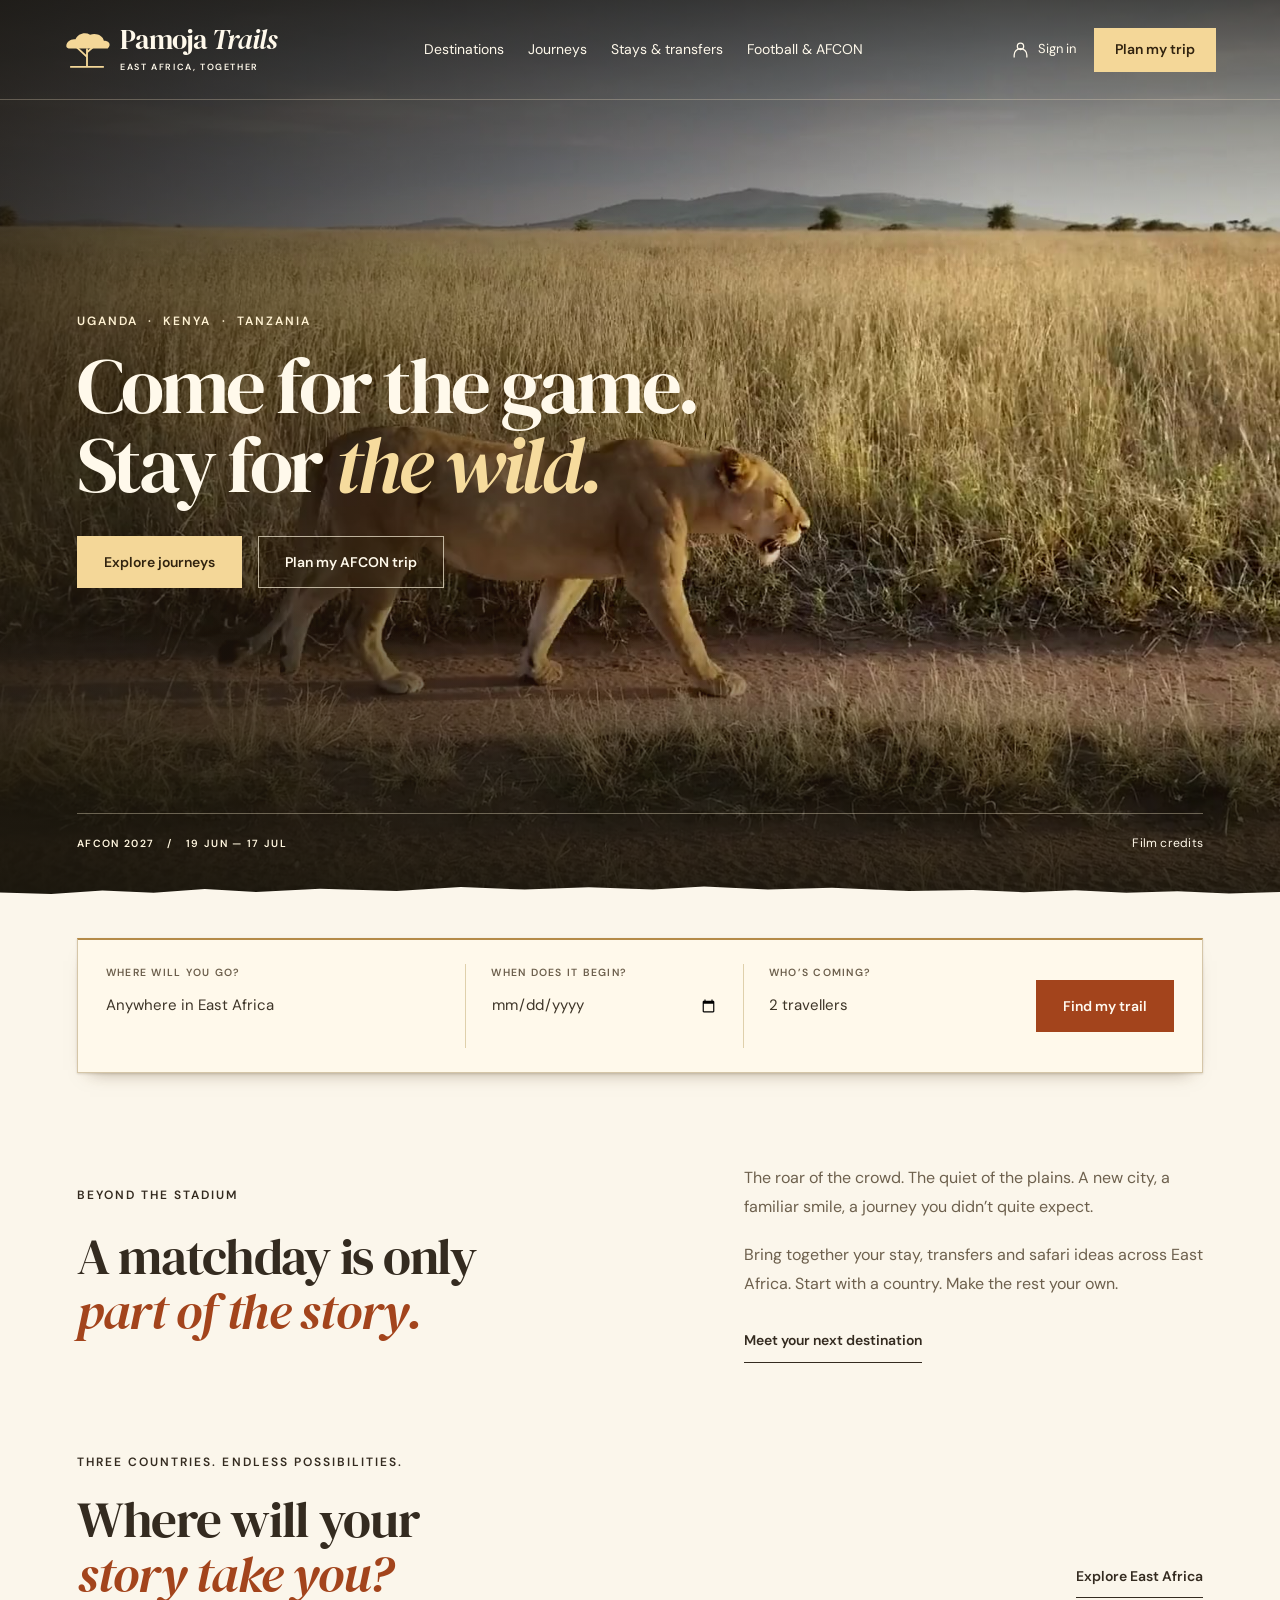
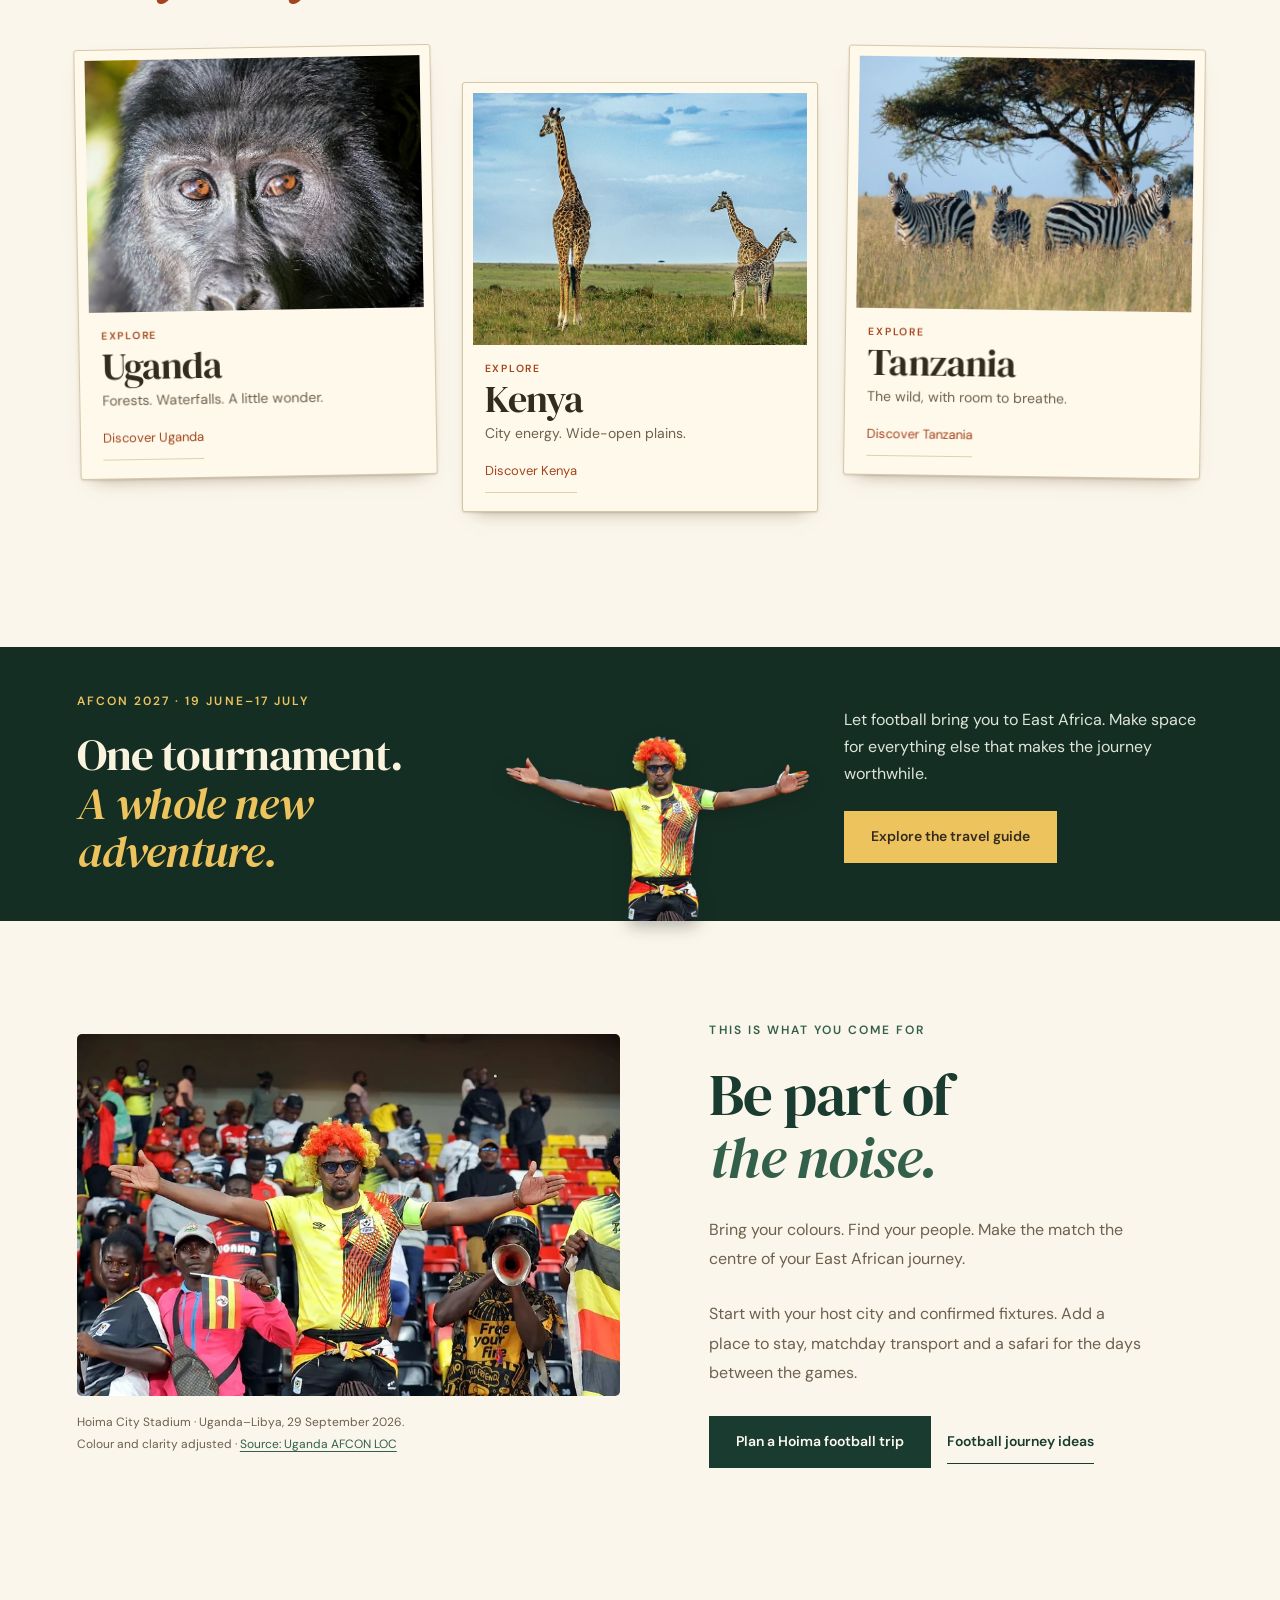
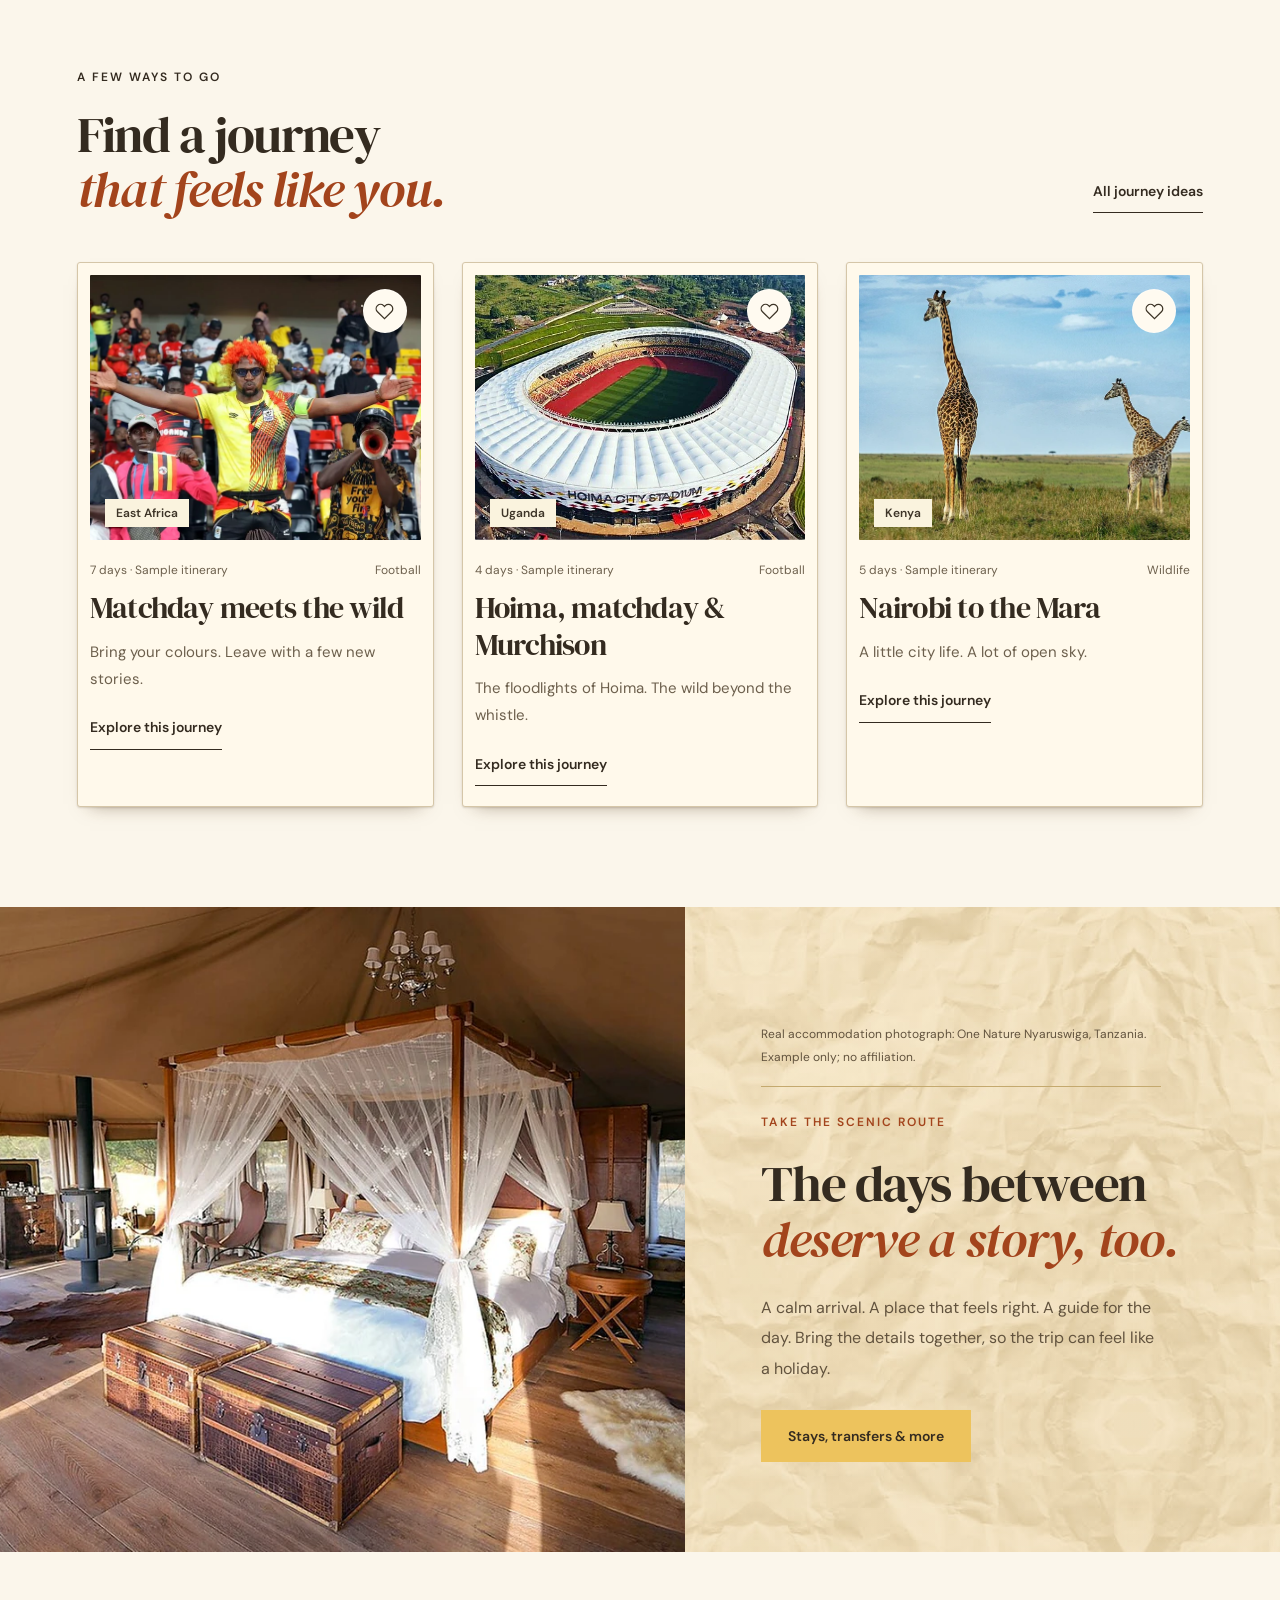
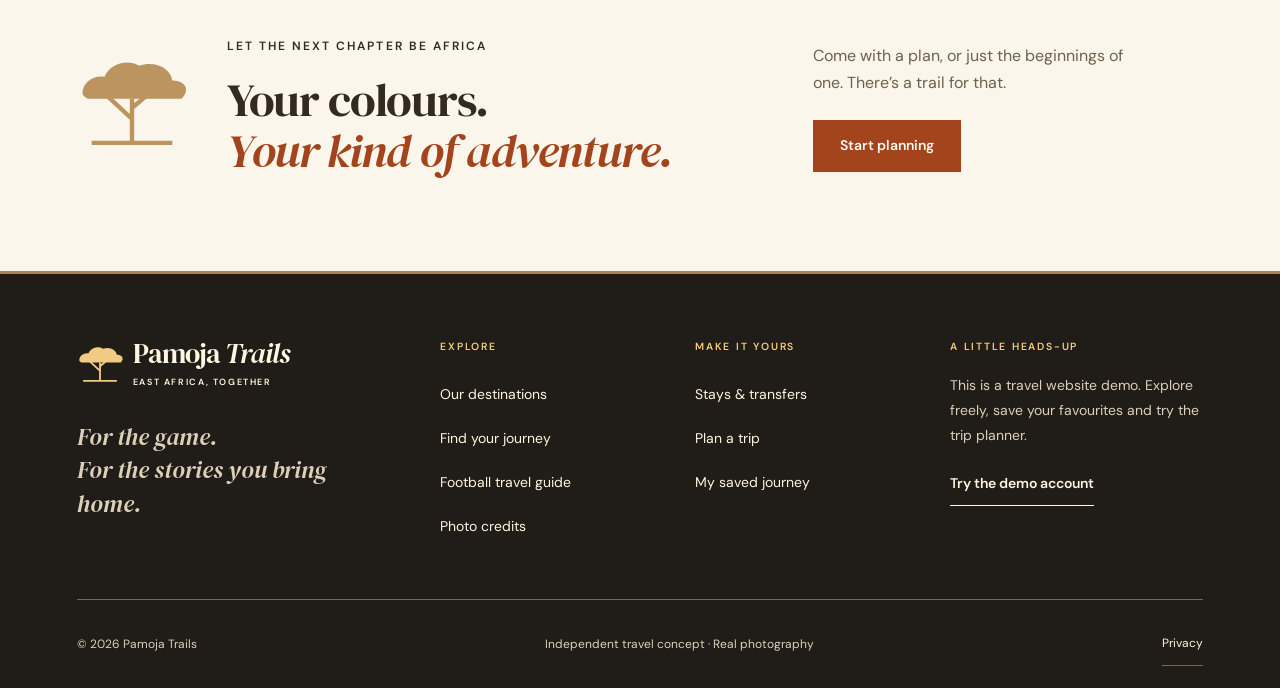
==== commit a263db7b: "Refresh Pamoja Trails with wildlife films and travel photo prints" ====
--- a/pamoja-trails/index.html
+++ b/pamoja-trails/index.html
@@ -1,7 +1,13 @@
-<!doctype html><html lang="en"><head><meta charset="utf-8"><meta name="viewport" content="width=device-width,initial-scale=1"><meta name="theme-color" content="#faf3de"><title>Beyond the stadium. Into the wild. | Pamoja Trails</title><meta name="description" content="Safari journeys, football travel, stays and transfers across Uganda, Kenya and Tanzania. Find your trail with Pamoja Trails."><meta property="og:title" content="Beyond the stadium. Into the wild. | Pamoja Trails"><meta property="og:description" content="Safari journeys, football travel, stays and transfers across Uganda, Kenya and Tanzania. Find your trail with Pamoja Trails."><meta property="og:type" content="website"><meta property="og:url" content="https://zorah11.github.io/pamoja-trails/"><meta property="og:image" content="https://zorah11.github.io/pamoja-trails/assets/mara-lion-real.webp"><link rel="canonical" href="https://zorah11.github.io/pamoja-trails/"><link rel="icon" href="assets/favicon.svg" type="image/svg+xml"><link rel="stylesheet" href="style.css"><link rel="stylesheet" href="safari-refresh.css"><link rel="preload" href="assets/mara-lion-real.webp" as="image" imagesrcset="assets/mara-lion-real-small.webp 800w, assets/mara-lion-real.webp 3000w" imagesizes="(max-width: 700px) 210vw, (max-width: 1180px) 125vw, 85vw"><script src="data.js" defer></script><script src="app.js" defer></script></head><body class="home"><a class="skip" href="#main">Skip to content</a><header class="site-header over-hero"><div class="header-inner"><a class="brand" href="index.html" aria-label="Pamoja Trails home"><svg viewBox="0 0 60 54" fill="none" aria-hidden="true"><path d="M30 49V25m0 11L15 22m15 8 14-12M8 49h44" stroke="currentColor" stroke-width="2.4"/><path d="M3 22c0-6 6-10 12-9 3-7 12-10 19-6 8-3 17 1 18 8 7 0 10 5 5 10H6c-2-1-3-2-3-3Z" fill="currentColor"/></svg><span>Pamoja <i>Trails</i><small>EAST AFRICA, TOGETHER</small></span></a><button class="menu-button" aria-label="Open navigation" aria-expanded="false" aria-controls="main-nav" type="button"><span></span><span></span></button><nav id="main-nav" aria-label="Main navigation"><a href="destinations.html">Destinations</a><a href="journeys.html">Journeys</a><a href="services.html">Stays & transfers</a><a class="nav-football" href="afcon.html">Football & AFCON</a><a class="mobile-plan" href="plan.html">Plan my trip</a><a class="mobile-account" href="account.html">My journey</a></nav><div class="header-actions"><a class="account-link" href="login.html" aria-label="Demo sign in" data-account-link><svg viewBox="0 0 24 24" fill="none" stroke="currentColor" stroke-width="1.6" aria-hidden="true"><circle cx="12" cy="8" r="4"/><path d="M4 22v-3a8 8 0 0 1 16 0v3"/></svg><span data-account-label>Sign in</span></a><a class="button button-small" href="plan.html">Plan my trip</a></div></div></header><main id="main"><section class="hero hero-safari" aria-labelledby="hero-title"><img class="hero-photo" src="assets/mara-lion-real.webp" srcset="assets/mara-lion-real-small.webp 800w, assets/mara-lion-real.webp 3000w" sizes="(max-width: 700px) 210vw, (max-width: 1180px) 125vw, 85vw" alt="A real lion in golden morning light in the Maasai Mara, Kenya" width="3000" height="1997" fetchpriority="high"><div class="hero-wash"></div><div class="hero-copy wrap"><p class="eyebrow">EAST AFRICA IS CALLING</p><h1 id="hero-title"><span>Come for the game.</span><span>Stay for <em>the wild.</em></span></h1><p>Three beautiful countries. One unforgettable journey.<br>Follow the football, then find your own trail.</p><div class="button-row"><a class="button" href="journeys.html">Explore journeys</a><a class="button button-outline" href="plan.html?interest=football">Plan my AFCON trip</a></div></div><div class="hero-foot wrap"><span>UGANDA · KENYA · TANZANIA</span><a href="#discover">A little further from the ordinary</a><span>19 JUN — 17 JUL 2027</span></div><a class="hero-credit" href="https://unsplash.com/photos/a-majestic-lion-with-a-full-mane-in-profile-mZf9TPsBZSs" target="_blank" rel="noopener">Maasai Mara · Catherine Merlin / Unsplash</a></section>
+<!doctype html><html lang="en"><head><meta charset="utf-8"><meta name="viewport" content="width=device-width,initial-scale=1"><meta name="theme-color" content="#faf3de"><title>Beyond the stadium. Into the wild. | Pamoja Trails</title><meta name="description" content="Safari journeys, football travel, stays and transfers across Uganda, Kenya and Tanzania. Find your trail with Pamoja Trails."><meta property="og:title" content="Beyond the stadium. Into the wild. | Pamoja Trails"><meta property="og:description" content="Safari journeys, football travel, stays and transfers across Uganda, Kenya and Tanzania. Find your trail with Pamoja Trails."><meta property="og:type" content="website"><meta property="og:url" content="https://zorah11.github.io/pamoja-trails/"><meta property="og:image" content="https://zorah11.github.io/pamoja-trails/assets/mara-lion-real.webp"><link rel="canonical" href="https://zorah11.github.io/pamoja-trails/"><link rel="icon" href="assets/favicon.svg" type="image/svg+xml"><link rel="stylesheet" href="style.css"><link rel="stylesheet" href="safari-refresh.css"><script src="data.js" defer></script><script src="app.js" defer></script></head><body class="home"><a class="skip" href="#main">Skip to content</a><header class="site-header over-hero"><div class="header-inner"><a class="brand" href="index.html" aria-label="Pamoja Trails home"><svg viewBox="0 0 60 54" fill="none" aria-hidden="true"><path d="M30 49V25m0 11L15 22m15 8 14-12M8 49h44" stroke="currentColor" stroke-width="2.4"/><path d="M3 22c0-6 6-10 12-9 3-7 12-10 19-6 8-3 17 1 18 8 7 0 10 5 5 10H6c-2-1-3-2-3-3Z" fill="currentColor"/></svg><span>Pamoja <i>Trails</i><small>EAST AFRICA, TOGETHER</small></span></a><button class="menu-button" aria-label="Open navigation" aria-expanded="false" aria-controls="main-nav" type="button"><span></span><span></span></button><nav id="main-nav" aria-label="Main navigation"><a href="destinations.html">Destinations</a><a href="journeys.html">Journeys</a><a href="services.html">Stays & transfers</a><a class="nav-football" href="afcon.html">Football & AFCON</a><a class="mobile-plan" href="plan.html">Plan my trip</a><a class="mobile-account" href="account.html">My journey</a></nav><div class="header-actions"><a class="account-link" href="login.html" aria-label="Demo sign in" data-account-link><svg viewBox="0 0 24 24" fill="none" stroke="currentColor" stroke-width="1.6" aria-hidden="true"><circle cx="12" cy="8" r="4"/><path d="M4 22v-3a8 8 0 0 1 16 0v3"/></svg><span data-account-label>Sign in</span></a><a class="button button-small" href="plan.html">Plan my trip</a></div></div></header><main id="main"><section class="hero hero-safari" aria-labelledby="hero-title">
+<picture class="film-poster"><source media="(max-aspect-ratio: 4/5)" srcset="assets/savanna-portrait.jpg"><img src="assets/savanna-wide.jpg" alt="" fetchpriority="high"></picture>
+<video class="hero-photo lion-film" muted loop playsinline preload="none" data-wide="assets/savanna-wide.mp4" data-portrait="assets/savanna-portrait.mp4" aria-hidden="true"></video>
+<div class="hero-wash"></div>
+<div class="hero-copy wrap"><p class="eyebrow">Uganda &nbsp;·&nbsp; Kenya &nbsp;·&nbsp; Tanzania</p><h1 id="hero-title"><span>Come for the game.</span><span>Stay for <em>the wild.</em></span></h1><div class="button-row"><a class="button" href="journeys.html">Explore journeys</a><a class="button button-outline" href="plan.html?interest=football">Plan my AFCON trip</a></div></div>
+<div class="hero-foot wrap"><span>AFCON 2027 &nbsp; / &nbsp; 19 JUN — 17 JUL</span><div class="film-tools"><a href="afcon.html#film-credits">Film credits</a></div></div>
+</section>
 <div class="search-shell wrap"><form class="trip-search" id="trip-search"><div><label for="search-country">WHERE WILL YOU GO?</label><select id="search-country" name="country"><option value="all">Anywhere in East Africa</option><option value="uganda">Uganda</option><option value="kenya">Kenya</option><option value="tanzania">Tanzania</option></select></div><div><label for="search-date">WHEN DOES IT BEGIN?</label><input id="search-date" name="date" type="date" aria-label="Travel start date"></div><div><label for="search-travellers">WHO’S COMING?</label><select id="search-travellers" name="travellers"><option value="1">Solo explorer</option><option value="2" selected>2 travellers</option><option value="4">4 travellers</option><option value="6">A group of 6+</option></select></div><button class="button" type="submit">Find my trail</button></form></div>
 <section class="intro wrap section" id="discover"><div><p class="eyebrow">BEYOND THE STADIUM</p><h2>A matchday is only<br><em>part of the story.</em></h2></div><div><p>The roar of the crowd. The quiet of the plains. A new city, a familiar smile, a journey you didn’t quite expect.</p><p>Bring together your stay, transfers and safari ideas across East Africa. Start with a country. Make the rest your own.</p><a class="underlink" href="destinations.html">Meet your next destination</a></div></section>
 <section class="destinations-home wrap"><div class="section-heading"><div><p class="eyebrow">THREE COUNTRIES. ENDLESS POSSIBILITIES.</p><h2>Where will your<br><em>story take you?</em></h2></div><a class="underlink" href="destinations.html">Explore East Africa</a></div><div class="country-grid"><a class="country-card" href="destinations.html#uganda"><img class="" src="assets/uganda-gorilla-real.webp" srcset="assets/uganda-gorilla-real-small.webp 800w, assets/uganda-gorilla-real.webp 960w" sizes="(max-width: 700px) 100vw, 50vw" alt="Real photograph of a mountain gorilla in Bwindi Impenetrable Forest, Uganda" width="960" height="1200" loading="lazy"><div><span class="eyebrow">EXPLORE</span><h3>Uganda</h3><p>Forests. Waterfalls. A little wonder.</p><span class="country-link">Discover Uganda</span></div></a><a class="country-card" href="destinations.html#kenya"><img class="" src="assets/kenya-giraffes-real.webp" srcset="assets/kenya-giraffes-real-small.webp 800w, assets/kenya-giraffes-real.webp 1280w" sizes="(max-width: 700px) 100vw, 50vw" alt="Real giraffe family photographed in the Maasai Mara National Reserve, Kenya" width="1280" height="853" loading="lazy"><div><span class="eyebrow">EXPLORE</span><h3>Kenya</h3><p>City energy. Wide-open plains.</p><span class="country-link">Discover Kenya</span></div></a><a class="country-card" href="destinations.html#tanzania"><img class="" src="assets/serengeti-zebras-real.webp" srcset="assets/serengeti-zebras-real-small.webp 800w, assets/serengeti-zebras-real.webp 1280w" sizes="(max-width: 700px) 100vw, 50vw" alt="Real photograph of zebras at sunrise in Serengeti National Park, Tanzania" width="1280" height="853" loading="lazy"><div><span class="eyebrow">EXPLORE</span><h3>Tanzania</h3><p>The wild, with room to breathe.</p><span class="country-link">Discover Tanzania</span></div></a></div></section>
-<section class="afcon-strip"><div class="wrap afcon-strip-inner"><div><span class="eyebrow">AFCON 2027 · 19 JUNE–17 JULY</span><h2>One tournament.<br><em>A whole new adventure.</em></h2></div><div><p>Let football bring you to East Africa. Make space for everything else that makes the journey worthwhile.</p><a class="button button-yellow" href="afcon.html">Explore the travel guide</a></div></div></section><section class="matchday-feature wrap section" aria-labelledby="matchday-title"><figure><img class="" src="assets/hoima-supporters-real.webp" srcset="assets/hoima-supporters-real-small.webp 800w, assets/hoima-supporters-real.webp 1024w" sizes="(max-width: 700px) 100vw, 50vw" alt="Real Uganda supporters inside Hoima City Stadium at the Uganda–Libya qualifier on 29 September 2026" width="1024" height="683" loading="lazy"><figcaption>Hoima City Stadium · Uganda–Libya, 29 September 2026.<br>Colour and clarity adjusted · <a href="https://afconpamoja.ug/hoima-comes-alive-as-uganda-cranes-make-historic-debut-at-hoima-city-stadium/" target="_blank" rel="noopener">Source: Uganda AFCON LOC</a></figcaption></figure><div><p class="eyebrow">THIS IS WHAT YOU COME FOR</p><h2 id="matchday-title">Be part of<br><em>the noise.</em></h2><p>Bring your colours. Find your people. Make the match the centre of your East African journey.</p><p>Start with your host city and confirmed fixtures. Add a place to stay, matchday transport and a safari for the days between the games.</p><div class="button-row"><a class="button" href="plan.html?interest=football&amp;venue=hoima">Plan a Hoima football trip</a><a class="underlink" href="journeys.html?kind=football">Football journey ideas</a></div></div></section>
+<section class="afcon-strip"><div class="wrap afcon-strip-inner"><div><span class="eyebrow">AFCON 2027 · 19 JUNE–17 JULY</span><h2>One tournament.<br><em>A whole new adventure.</em></h2></div><figure class="terrace-supporter"><img class="subject-supporter" src="assets/cut-supporter.png" alt="Uganda football supporter with arms outstretched at Hoima" width="780" height="476" decoding="async"></figure><div><p>Let football bring you to East Africa. Make space for everything else that makes the journey worthwhile.</p><a class="button button-yellow" href="afcon.html">Explore the travel guide</a></div></div></section><section class="matchday-feature wrap section" aria-labelledby="matchday-title"><figure><img class="" src="assets/hoima-supporters-real.webp" srcset="assets/hoima-supporters-real-small.webp 800w, assets/hoima-supporters-real.webp 1024w" sizes="(max-width: 700px) 100vw, 50vw" alt="Real Uganda supporters inside Hoima City Stadium at the Uganda–Libya qualifier on 29 September 2026" width="1024" height="683" loading="lazy"><figcaption>Hoima City Stadium · Uganda–Libya, 29 September 2026.<br>Colour and clarity adjusted · <a href="https://afconpamoja.ug/hoima-comes-alive-as-uganda-cranes-make-historic-debut-at-hoima-city-stadium/" target="_blank" rel="noopener">Source: Uganda AFCON LOC</a></figcaption></figure><div><p class="eyebrow">THIS IS WHAT YOU COME FOR</p><h2 id="matchday-title">Be part of<br><em>the noise.</em></h2><p>Bring your colours. Find your people. Make the match the centre of your East African journey.</p><p>Start with your host city and confirmed fixtures. Add a place to stay, matchday transport and a safari for the days between the games.</p><div class="button-row"><a class="button" href="plan.html?interest=football&amp;venue=hoima">Plan a Hoima football trip</a><a class="underlink" href="journeys.html?kind=football">Football journey ideas</a></div></div></section>
 <section class="wrap section"><div class="section-heading"><div><p class="eyebrow">A FEW WAYS TO GO</p><h2>Find a journey<br><em>that feels like you.</em></h2></div><a class="underlink" href="journeys.html">All journey ideas</a></div><div class="journey-grid"><article class="journey-card" data-country="east-africa" data-kind="football" data-title="matchday meets the wild"><div class="journey-image"><a href="journey.html?id=matchday-wild" aria-label="Explore Matchday meets the wild"><img class="" src="assets/hoima-supporters-real.webp" srcset="assets/hoima-supporters-real-small.webp 800w, assets/hoima-supporters-real.webp 1024w" sizes="(max-width: 700px) 100vw, 50vw" alt="Real Uganda supporters inside Hoima City Stadium at the Uganda–Libya qualifier on 29 September 2026" width="1024" height="683" loading="lazy"></a><button class="save-button" type="button" data-save="matchday-wild" aria-label="Save Matchday meets the wild" aria-pressed="false"><svg viewBox="0 0 24 24" fill="none" stroke="currentColor" stroke-width="1.6" aria-hidden="true"><path d="M20.8 4.6a5.5 5.5 0 0 0-7.8 0L12 5.7l-1.1-1.1a5.5 5.5 0 0 0-7.8 7.8L12 21l8.8-8.6a5.5 5.5 0 0 0 0-7.8Z"/></svg></button><span class="image-label">East Africa</span></div><div class="journey-meta"><span>7 days · Sample itinerary</span><span>Football</span></div><h3><a href="journey.html?id=matchday-wild">Matchday meets the wild</a></h3><p>Bring your colours. Leave with a few new stories.</p><a class="underlink" href="journey.html?id=matchday-wild">Explore this journey</a></article><article class="journey-card" data-country="uganda" data-kind="football" data-title="hoima, matchday & murchison"><div class="journey-image"><a href="journey.html?id=murchison-slow" aria-label="Explore Hoima, matchday & Murchison"><img class="" src="assets/hoima-stadium-real.webp" srcset="assets/hoima-stadium-real.webp 680w" sizes="(max-width: 700px) 100vw, 50vw" alt="Actual daylight aerial photograph of Hoima City Stadium supplied by the client" width="680" height="421" loading="lazy"></a><button class="save-button" type="button" data-save="murchison-slow" aria-label="Save Hoima, matchday & Murchison" aria-pressed="false"><svg viewBox="0 0 24 24" fill="none" stroke="currentColor" stroke-width="1.6" aria-hidden="true"><path d="M20.8 4.6a5.5 5.5 0 0 0-7.8 0L12 5.7l-1.1-1.1a5.5 5.5 0 0 0-7.8 7.8L12 21l8.8-8.6a5.5 5.5 0 0 0 0-7.8Z"/></svg></button><span class="image-label">Uganda</span></div><div class="journey-meta"><span>4 days · Sample itinerary</span><span>Football</span></div><h3><a href="journey.html?id=murchison-slow">Hoima, matchday & Murchison</a></h3><p>The floodlights of Hoima. The wild beyond the whistle.</p><a class="underlink" href="journey.html?id=murchison-slow">Explore this journey</a></article><article class="journey-card" data-country="kenya" data-kind="wildlife" data-title="nairobi to the mara"><div class="journey-image"><a href="journey.html?id=nairobi-mara" aria-label="Explore Nairobi to the Mara"><img class="" src="assets/kenya-giraffes-real.webp" srcset="assets/kenya-giraffes-real-small.webp 800w, assets/kenya-giraffes-real.webp 1280w" sizes="(max-width: 700px) 100vw, 50vw" alt="Real giraffe family photographed in the Maasai Mara National Reserve, Kenya" width="1280" height="853" loading="lazy"></a><button class="save-button" type="button" data-save="nairobi-mara" aria-label="Save Nairobi to the Mara" aria-pressed="false"><svg viewBox="0 0 24 24" fill="none" stroke="currentColor" stroke-width="1.6" aria-hidden="true"><path d="M20.8 4.6a5.5 5.5 0 0 0-7.8 0L12 5.7l-1.1-1.1a5.5 5.5 0 0 0-7.8 7.8L12 21l8.8-8.6a5.5 5.5 0 0 0 0-7.8Z"/></svg></button><span class="image-label">Kenya</span></div><div class="journey-meta"><span>5 days · Sample itinerary</span><span>Wildlife</span></div><h3><a href="journey.html?id=nairobi-mara">Nairobi to the Mara</a></h3><p>A little city life. A lot of open sky.</p><a class="underlink" href="journey.html?id=nairobi-mara">Explore this journey</a></article></div></section>
 <section class="stay-feature"><img class="" src="assets/safari-lodge-real.webp" srcset="assets/safari-lodge-real-small.webp 800w, assets/safari-lodge-real.webp 960w" sizes="(max-width: 700px) 100vw, 50vw" alt="Actual tent interior at One Nature Nyaruswiga, Serengeti, Tanzania, shown as accommodation inspiration" width="960" height="864" loading="lazy"><div class="stay-copy"><p class="photo-caption">Real accommodation photograph: One Nature Nyaruswiga, Tanzania. Example only; no affiliation.</p><p class="eyebrow">TAKE THE SCENIC ROUTE</p><h2>The days between<br><em>deserve a story, too.</em></h2><p>A calm arrival. A place that feels right. A guide for the day. Bring the details together, so the trip can feel like a holiday.</p><a class="button button-yellow" href="services.html">Stays, transfers & more</a></div></section><section class="closing wrap"><div class="closing-tree"><svg viewBox="0 0 60 54" fill="none" aria-hidden="true"><path d="M30 49V25m0 11L15 22m15 8 14-12M8 49h44" stroke="currentColor" stroke-width="2.4"/><path d="M3 22c0-6 6-10 12-9 3-7 12-10 19-6 8-3 17 1 18 8 7 0 10 5 5 10H6c-2-1-3-2-3-3Z" fill="currentColor"/></svg></div><div><p class="eyebrow">LET THE NEXT CHAPTER BE AFRICA</p><h2>Your colours.<br><em>Your kind of adventure.</em></h2></div><div><p>Come with a plan, or just the beginnings of one. There’s a trail for that.</p><a class="button" href="plan.html">Start planning</a></div></section></main><footer class="footer"><div class="footer-top"><div><a class="brand" href="index.html" aria-label="Pamoja Trails home"><svg viewBox="0 0 60 54" fill="none" aria-hidden="true"><path d="M30 49V25m0 11L15 22m15 8 14-12M8 49h44" stroke="currentColor" stroke-width="2.4"/><path d="M3 22c0-6 6-10 12-9 3-7 12-10 19-6 8-3 17 1 18 8 7 0 10 5 5 10H6c-2-1-3-2-3-3Z" fill="currentColor"/></svg><span>Pamoja <i>Trails</i><small>EAST AFRICA, TOGETHER</small></span></a><p>For the game.<br>For the stories you bring home.</p></div><div><span class="eyebrow">EXPLORE</span><a href="destinations.html">Our destinations</a><a href="journeys.html">Find your journey</a><a href="afcon.html">Football travel guide</a><a href="afcon.html#photo-credits">Photo credits</a></div><div><span class="eyebrow">MAKE IT YOURS</span><a href="services.html">Stays & transfers</a><a href="plan.html">Plan a trip</a><a href="account.html">My saved journey</a></div><div class="footer-note"><span class="eyebrow">A LITTLE HEADS-UP</span><p>This is a travel website demo. Explore freely, save your favourites and try the trip planner.</p><a class="underlink" href="login.html">Try the demo account</a></div></div><div class="footer-bottom"><p>© <span data-year>2026</span> Pamoja Trails</p><p>Independent travel concept · Real photography</p><button class="privacy-button" type="button" aria-expanded="false" aria-controls="privacy">Privacy</button></div><p id="privacy" hidden>Saved journeys stay in this browser. The optional demo sign-in and planning briefs last for this browsing session. This demo does not send bookings, process payments or create real accounts. No analytics or external font requests are used.</p></footer><p class="toast" role="status" id="toast" aria-live="polite"></p></body></html>
--- a/pamoja-trails/safari-refresh.css
+++ b/pamoja-trails/safari-refresh.css
@@ -1,6 +1,6 @@
 /* The original cream-and-gold safari direction, with green reserved for football. */
 :root{--ink:#342b20;--forest:#3e3528;--muted:#6d604d;--rust:#a3441c;--ochre:#a06b24;--line:#dfd0ab}
-.site-header.over-hero{background:var(--sand);border-color:#8c64282b}
+
 .brand>svg{color:var(--rust)}
 .button{background:var(--rust);border-color:var(--rust);transition:background .2s,color .2s,border-color .2s,transform .2s}
 .button:hover{background:#7d3215;border-color:#7d3215;transform:translateY(-2px)}
@@ -8,16 +8,16 @@
 .button-outline:hover{background:var(--rust);color:var(--paper);border-color:var(--rust)}
 .button-yellow{background:var(--yellow);border-color:var(--yellow);color:var(--ink)}
 .button-yellow:hover{background:#f3d78c;border-color:#f3d78c;color:var(--ink)}
-.hero-safari{background:#f4dfaf}
-.hero-safari .hero-photo{width:65%;left:auto;right:0;object-position:left center}
-.hero-safari .hero-wash{background:linear-gradient(90deg,#f4dfaf 0%,#f4dfaf 33%,#f4dfafe8 42%,#f4dfaf18 59%,transparent 67%)}
-.hero-safari h1{font-size:clamp(3.6rem,5.2vw,5.7rem);max-width:820px}
-.hero-safari h1>span{display:block}
-.hero-safari .hero-copy>p:not(.eyebrow){color:#4b3b26;max-width:440px}
-.hero-safari .hero-foot{border-color:#fff4d866;color:#fff5de;text-shadow:0 1px 5px #38210cc9}
-.hero-safari .hero-foot>span:first-child{color:var(--ink);text-shadow:none}
-.hero-credit{position:absolute;bottom:155px;right:6%;font-size:.65rem;color:#fff5de;min-height:44px;display:flex;align-items:center;text-shadow:0 1px 5px #38210c}
-.hero-credit:hover{color:white;text-decoration:underline}
+
+
+
+
+
+
+
+
+
+
 .trip-search{box-shadow:0 12px 28px #5e43100a}
 .country-card{background:#8d672d}
 .country-card:after{background:linear-gradient(transparent 15%,#28170980 70%,#281709e8)}
@@ -81,9 +81,8 @@
 .football-preferences>.small-note{margin-top:-5px;margin-bottom:20px}
 /* Content stays visible without JavaScript and without IntersectionObserver. */
 @keyframes trail-enter{from{opacity:.2;transform:translateY(22px)}to{opacity:1;transform:translateY(0)}}
-@keyframes trail-photo{from{transform:scale(1.035)}to{transform:scale(1)}}
 @media(prefers-reduced-motion:no-preference){
- .hero-safari .hero-photo{animation:trail-photo 1.4s cubic-bezier(.2,.65,.3,1) both;transform-origin:75% 50%}
+
  .hero-copy>.eyebrow{animation:trail-enter .65s .05s both}
  .hero-copy>h1{animation:trail-enter .75s .12s both}
  .hero-copy>p:not(.eyebrow){animation:trail-enter .7s .2s both}
@@ -92,22 +91,22 @@
  .country-card.reveal-in:nth-child(2),.journey-card.reveal-in:nth-child(2){animation-delay:.08s}
  .country-card.reveal-in:nth-child(3),.journey-card.reveal-in:nth-child(3){animation-delay:.16s}
 }
-@media(max-width:1180px){.hero-safari h1{font-size:clamp(3.6rem,5.4vw,5rem)}}
+
 @media(max-width:980px){
  .matchday-feature{gap:5vw}.matchday-feature h2{font-size:3rem}
  .stadium-grid{gap:25px}.stadium-grid h3{font-size:2rem}
- .hero-safari .hero-foot{font-size:.56rem}
+
 }
 @media(max-width:700px){
- .hero-safari{height:960px;min-height:960px}
- .hero-safari .hero-copy{padding-top:142px;padding-bottom:0}
- .hero-safari h1{font-size:clamp(2.2rem,10.7vw,4.5rem);max-width:570px;line-height:1.04}
- .hero-safari .hero-copy>p:not(.eyebrow){max-width:350px}
- .hero-safari .hero-photo{width:100%;height:570px;top:auto;bottom:0;object-position:20% center}
- .hero-safari .hero-wash{background:linear-gradient(180deg,#f4dfaf 0%,#f4dfaf 38%,#f4dfafe6 47%,#f4dfaf00 62%)}
- .hero-safari .hero-foot{bottom:111px;gap:20px;align-items:start;font-size:.52rem}
- .hero-safari .hero-foot>span:first-child{color:#fff5de;text-shadow:0 1px 5px #38210cc9}
- .hero-credit{bottom:56px;left:6%;right:auto;font-size:.6rem}
+
+
+
+
+
+
+
+
+
  .matchday-feature{display:flex;flex-direction:column;gap:32px;padding-block:55px}
  .matchday-feature>figure,.matchday-feature>div{width:100%}
  .matchday-feature h2{font-size:3rem}
@@ -125,3 +124,238 @@
  .stay-copy .photo-caption{font-size:.7rem}
 }
 @media(prefers-reduced-motion:reduce){.reveal-in{animation:none!important;transform:none!important;opacity:1!important}}
+
+
+
+
+
+
+.country-card,.country-card:hover {
+  height:auto; padding:10px 10px 0;border:1px solid #dccfba;border-radius:3px;
+  background:#fffbf0;color:var(--ink);box-shadow:0 8px 16px -9px #61472580,0 2px 3px #6147251c;
+}
+.country-card:after {content:none}
+.country-card>img {position:static;display:block;aspect-ratio:4/3;height:auto;width:100%;object-fit:cover}
+.country-card:hover>img,.country-card:focus-visible>img {transform:none}
+.country-card>div {position:static;padding:16px 12px 18px}
+.country-card .eyebrow {color:var(--rust)}
+.country-card h3 {font-size:2.35rem;margin:0}
+.country-card p {color:var(--muted)}
+.country-link {color:var(--rust);margin-top:3px;border-color:var(--line)}
+.journey-card {padding:12px 12px 20px;background:#fffbf0;border:1px solid #e2d5bd;border-radius:3px;box-shadow:0 7px 18px -12px #58401f88}
+.journey-image {border-radius:1px}
+@media(min-width:701px){.country-card:first-child {rotate:-1deg}.country-card:last-child {rotate:.8deg}}
+
+/* One warm paper stock runs under the editorial sections and mounted prints. */
+:root {
+  --stock: #f6ebd5;
+  --stock-image: url("assets/field-paper.jpg");
+  --stock-scale: 756px auto;
+  --print-shadow: 0 1px 2px #5037172b, 0 10px 18px -13px #5037178c;
+}
+body { background: #fbf6eb }
+.country-card,.country-card:hover,.journey-card,.trip-search {
+  background-color: #fff9eb;
+  border-color: #d5c6a8;
+  box-shadow: var(--print-shadow);
+}
+.stay-feature {
+  background-image: linear-gradient(#dfbf7c45,#dfbf7c45),var(--stock-image);
+  background-size: auto,var(--stock-scale);
+}
+.home .search-shell { margin-top: 0; padding-top: clamp(18px,3vw,44px) }
+.home .trip-search { border-top: 2px solid #b48a48 }
+.home .intro { padding-block: clamp(56px,7vw,102px) }
+.home .site-header.over-hero {
+  color: #fff9eb; background: transparent; border-color: #ffedcf45;
+}
+.home .over-hero :is(.brand,.menu-button,.account-link) { color: #fff9eb }
+.home .over-hero .brand svg { color: #f4d798 }
+.home .header-actions .button,.hero-safari .button {
+  background: #f4d798; border-color: #f4d798; color: #31230f;
+}
+.home .header-actions .button:hover,.hero-safari .button:hover { background:#ffe9ba; color:#31230f }
+.hero.hero-safari {
+  background: #705936; color: #fff9eb; display: flex;align-items:center;
+  height: 100vh; height: 100svh; min-height: 545px; max-height:none;
+}
+.film-poster,.film-poster img,.hero-safari .lion-film {
+  position:absolute;inset:0;width:100%;height:100%;object-fit:cover;object-position:center;
+}
+.film-poster { z-index:-3 }
+.hero-safari .lion-film { z-index:-2;animation:none;opacity:0 }
+.hero-safari .lion-film.has-frame { opacity:1 }
+.hero-safari .hero-wash {
+  background: linear-gradient(180deg,#19160fc4,transparent 28%,transparent 65%,#20180dd9),
+              linear-gradient(90deg,#211b13b3,transparent 72%);
+}
+.hero-safari .hero-copy { padding-block: 82px; }
+.hero-safari .hero-copy .eyebrow { color:#fff2d3; margin-bottom:16px;text-transform:uppercase }
+.hero-safari h1 { font-size:clamp(3.3rem,6.2vw,6.7rem);line-height:.99;letter-spacing:-.044em }
+.hero-safari h1 span { display:block }
+.hero-safari h1 em { color:#f6db9d }
+.hero-safari .button-outline { color:#fff9eb;background:#31230f52;border-color:#fff5dfad }
+.hero-safari .hero-foot { bottom:34px;color:#fff6df;border-color:#fff2d458;padding-top:8px }
+.film-tools { display:flex;align-items:center;gap:17px }
+.hero-safari .film-tools a {
+  display:inline-flex;align-items:center;min-height:44px;font:500 .76rem/1.3 var(--sans);
+  letter-spacing:.02em;color:#fff8e9;background:none;border:0;padding:0;
+}
+.hero-safari::after {
+  content:"";position:absolute;inset:auto 0 -1px;height:19px;pointer-events:none;
+  background:#fbf6eb;
+  clip-path:polygon(0 55%,4% 63%,8% 45%,12% 56%,16% 37%,20% 52%,25% 35%,31% 47%,36% 26%,41% 40%,46% 28%,51% 39%,55% 24%,60% 40%,65% 30%,71% 48%,76% 42%,80% 54%,84% 44%,88% 57%,92% 49%,96% 61%,100% 53%,100% 100%,0 100%);
+}
+@media(min-width:981px) {
+  .home .over-hero nav>a,.home .over-hero .account-link:hover { color:#fff9eb }
+  .home .over-hero nav>a:hover { text-decoration:underline;text-underline-offset:6px }
+}
+@media(max-width:980px) {
+  .home .over-hero nav { color:var(--ink);background:#fbf6eb }
+}
+@media(max-aspect-ratio:4/5) {
+  .hero.hero-safari { align-items:flex-start; min-height:590px }
+  .hero-safari .hero-copy { padding-top:clamp(112px,17svh,200px);padding-bottom:0 }
+  .hero-safari .hero-wash { background:linear-gradient(180deg,#221d15cf,#3c3023a8 36%,transparent 59%,transparent 75%,#21190dd9) }
+  .hero-safari h1 { font-size:clamp(2.65rem,10.3vw,5.3rem) }
+  .hero-safari .button-row {margin-top:20px}
+  .hero-safari .hero-foot {bottom:21px;align-items:center;gap:12px}
+}
+@media(max-height:540px) and (orientation:landscape) {
+  .hero.hero-safari { min-height:450px }
+  .hero-safari h1 { font-size:3.35rem }
+}
+
+:root {
+  --night: #29251e;
+  --night-deep: #201d18;
+  --ivory: #fff5e1;
+  --night-gold: #f1cb83;
+  --night-muted: #ddd0b9;
+}
+.footer { background:var(--night-deep);color:var(--ivory);border-top:3px solid #ad8050 }
+.footer .brand,.footer a,.footer .privacy-button {color:var(--ivory)}
+.footer .brand svg,.footer .eyebrow,.footer a:hover {color:var(--night-gold)}
+.footer-top>div:first-child>p,.footer-note p,.footer-bottom,.footer>#privacy {color:var(--night-muted)}
+.footer-bottom,.privacy-button {border-color:#766a55}
+.inner-page .site-header {background:#fbf6eb}
+.hero-safari .hero-wash {
+  background:linear-gradient(180deg,#17140fbd,transparent 30%,transparent 67%,#18150ce8),linear-gradient(90deg,#1f180fc9,transparent 78%);
+}
+.illustrated-heading {display:grid;grid-template-columns:minmax(0,1.3fr) minmax(0,1fr);gap:4%;align-items:center}
+.heading-copy>.eyebrow {margin-bottom:22px}
+.heading-art,.stadium-cut,.terrace-supporter {position:relative;isolation:isolate}
+.heading-art img,.stadium-cut img,.terrace-supporter img {height:auto;display:block;object-fit:contain}
+.heading-art {min-width:0;aspect-ratio:1.2;align-self:center}
+.heading-art::before,.stadium-cut::before {
+  content:"";position:absolute;z-index:-1;inset:7% 12%;border-radius:50%;background:#ecd7a7;
+}
+.page-destinations .heading-art {display:grid;align-items:end;padding:2% 0}
+.page-destinations .subject-giraffes {width:95%;margin-inline:auto;filter:drop-shadow(0 6px 4px #523b1921)}
+.page-journeys .illustrated-heading {
+  background:var(--night);color:var(--ivory);box-shadow:0 0 0 100vmax var(--night);
+  clip-path:inset(0 -100vmax);
+}
+.page-journeys .heading-art::before {background:#83603b;inset:4% 8% 8% 13%}
+.page-journeys .heading-art img {position:absolute;filter:drop-shadow(0 9px 7px #19140d61)}
+.page-journeys .subject-hoima {width:89%;top:9%;right:0;rotate:-4deg}
+.page-journeys .subject-supporter {width:65%;bottom:0;left:0;mask-image:linear-gradient(black 90%,transparent)}
+.journey-collection {padding-top:34px}
+.page-journeys .illustrated-heading em,.page-journeys .illustrated-heading .eyebrow,
+.split-heading em,.split-heading .eyebrow {color:var(--night-gold)}
+.page-journeys .illustrated-heading .lead,.split-heading p:not(.eyebrow) {color:var(--night-muted)}
+.afcon-hero {background:linear-gradient(115deg,#10281f,#214236)}
+.afcon-hero .stadium-cut {align-self:center;margin:25px 7% 35px 0;padding:20px 0}
+.stadium-cut::before {inset:0 10%;background:#58704e}
+.stadium-cut img {width:100%;filter:drop-shadow(0 16px 12px #06130c85)}
+.afcon-strip {padding:0;background:#152e24}
+.afcon-strip-inner {grid-template-columns:1.1fr .85fr 1fr;gap:3%;align-items:center}
+.afcon-strip-inner>div {padding-block:45px}
+.terrace-supporter {align-self:end}
+.terrace-supporter img {width:100%;max-width:350px;margin-inline:auto;filter:drop-shadow(0 6px 8px #06130c44)}
+.split-heading,.planner-aside,.detail-aside,.demo-credentials {background:var(--night);color:var(--ivory)}
+.split-heading .button,.detail-aside .button {background:var(--night-gold);border-color:var(--night-gold);color:var(--night-deep)}
+.planner-aside dt,.planner-aside>p:not(.eyebrow),.detail-aside .small-note {color:var(--night-muted)}
+.planner-aside .eyebrow,.detail-aside .eyebrow,.demo-credentials .eyebrow,
+.planner-aside em,.detail-aside em,.demo-credentials .underlink,.planner-aside .underlink {color:var(--night-gold)}
+.page-plan .plan-heading,.page-account .page-heading {border-bottom:1px solid var(--line)}
+.page-plan .planner,.page-account .account-section:first-of-type {padding-top:38px}
+.page-account .account-state>span {padding:5px 14px;background:var(--night);color:var(--ivory);border-radius:20px}
+@media(max-width:980px) {
+  .page-destinations .jump-links {display:flex;position:static;flex-direction:row;gap:20px;background:none;padding:0;overflow:visible}
+  .illustrated-heading {grid-template-columns:minmax(0,1.4fr) minmax(0,.9fr)}
+  .afcon-strip-inner {display:grid;grid-template-columns:1fr .7fr}
+  .afcon-strip-inner>div:first-child {grid-column:1;padding-bottom:0}
+  .afcon-strip-inner>div:last-child {grid-row:2;grid-column:1;margin-top:0;padding-top:20px}
+  .terrace-supporter {grid-column:2;grid-row:1 / 3}
+}
+@media(max-width:700px) {
+  .illustrated-heading {grid-template-columns:1fr;gap:22px}
+  .heading-art {width:min(84%,350px);justify-self:end}
+  .page-journeys .heading-art {width:min(78%,300px)}
+  .afcon-hero .stadium-cut {width:82%;max-width:490px;margin:0 auto 32px}
+  .afcon-strip-inner {grid-template-columns:1fr 32%;gap:8px}
+  .afcon-strip-inner>div:first-child {grid-column:1 / -1}
+  .terrace-supporter {grid-row:2;align-self:end}
+  .afcon-strip-inner>div:last-child {padding-block:16px 30px}
+
+}
+@media(max-aspect-ratio:4/5) {
+  .hero-safari .hero-wash {background:linear-gradient(180deg,#211a12db,#382b1dae 37%,transparent 60%,transparent 72%,#1d170fe3)}
+}
+
+/* The same mounted print, from a small trip keepsake to a destination spread. */
+.inner-page .travel-print {
+  --mount: clamp(8px, 1vw, 15px);
+  position:relative; margin:0; padding:var(--mount);
+  background:#fffaf0; color:#392f22; border:1px solid #d9cbb2;
+  border-radius:2px;box-shadow:0 2px 3px #42331c1a,0 12px 21px -13px #46351980;
+}
+.travel-print>img {display:block;width:100%;object-fit:cover;border-radius:0}
+.inner-page .travel-print>figcaption {
+  margin:0;padding:12px 4px 3px;color:#66543c;
+  font:italic 1.05rem/1.45 var(--serif);letter-spacing:0;
+}
+.page-destinations .destination-visual,.page-services .lodge-print {
+  align-self:center;margin:clamp(24px,3.6vw,62px);
+}
+.page-destinations .destination-visual {
+  min-height:0;aspect-ratio:auto;overflow:visible;rotate:-1deg;
+}
+.page-destinations .destination-story:nth-of-type(odd) .destination-visual {rotate:1deg}
+.page-destinations .destination-visual>img {position:static;height:auto;aspect-ratio:1.08}
+.inner-page .lodge-print {rotate:.85deg}
+.lodge-print img {height:auto;aspect-ratio:1.05}
+.inner-page .lodge-print figcaption,.page-afcon .travel-print figcaption {
+  font:400 .8rem/1.6 var(--sans);
+}
+.page-afcon .stadium-grid .travel-print>img {border-radius:0;background:#eee3cd}
+.page-afcon .stadium-grid article:nth-child(2) .travel-print {rotate:.65deg}
+.page-afcon .matchday-guide .travel-print {rotate:-.7deg}
+.page-afcon .matchday-guide .travel-print img {border-radius:0}
+.inner-page .print-heading {display:grid;grid-template-columns:minmax(0,1.55fr) minmax(0,.8fr);gap:5%;align-items:center}
+.inner-page .heading-print {width:min(100%,340px);justify-self:end;rotate:2deg}
+.heading-print img {aspect-ratio:1.65;height:auto}
+.page-account .heading-print {rotate:-1.5deg}
+.inner-page .itinerary-print {margin:8px 0 32px}
+.inner-page .itinerary-print>img {border-radius:0}
+.inner-page .journey-card .image-label {
+  position:static;display:block;padding:8px 2px;color:#695637;background:transparent;
+  font:italic 1rem/1.4 var(--serif);border-bottom:1px solid #e2d5bf;
+}
+.inner-page .journey-card .journey-meta {margin-top:12px}
+.page-login .login-photo {align-self:center;margin:clamp(22px,3vw,52px);min-height:0;rotate:-.75deg}
+.page-login .login-photo::after {content:none}
+.page-login .login-photo>img {position:static;height:auto;aspect-ratio:1.12;object-position:62% center}
+.page-login .login-photo .eyebrow {color:var(--rust);margin:4px 0 8px}
+.page-login .login-photo h2 {color:var(--ink);font-size:clamp(1.65rem,3vw,2.8rem)}
+.page-login .login-photo em {color:var(--rust)}
+@media(max-width:700px) {
+  .inner-page .print-heading {grid-template-columns:1fr;gap:20px}
+  .inner-page .heading-print {width:min(62%,240px);margin-right:3%}
+  .page-destinations .destination-visual,.page-services .lodge-print,.page-login .login-photo {
+    align-self:stretch;margin:26px 6%;
+  }
+  .page-destinations .destination-visual>img,.lodge-print img {aspect-ratio:1.4}
+  .page-afcon .stadium-grid article:nth-child(2) .travel-print,.page-afcon .matchday-guide .travel-print {rotate:0deg}
+}
